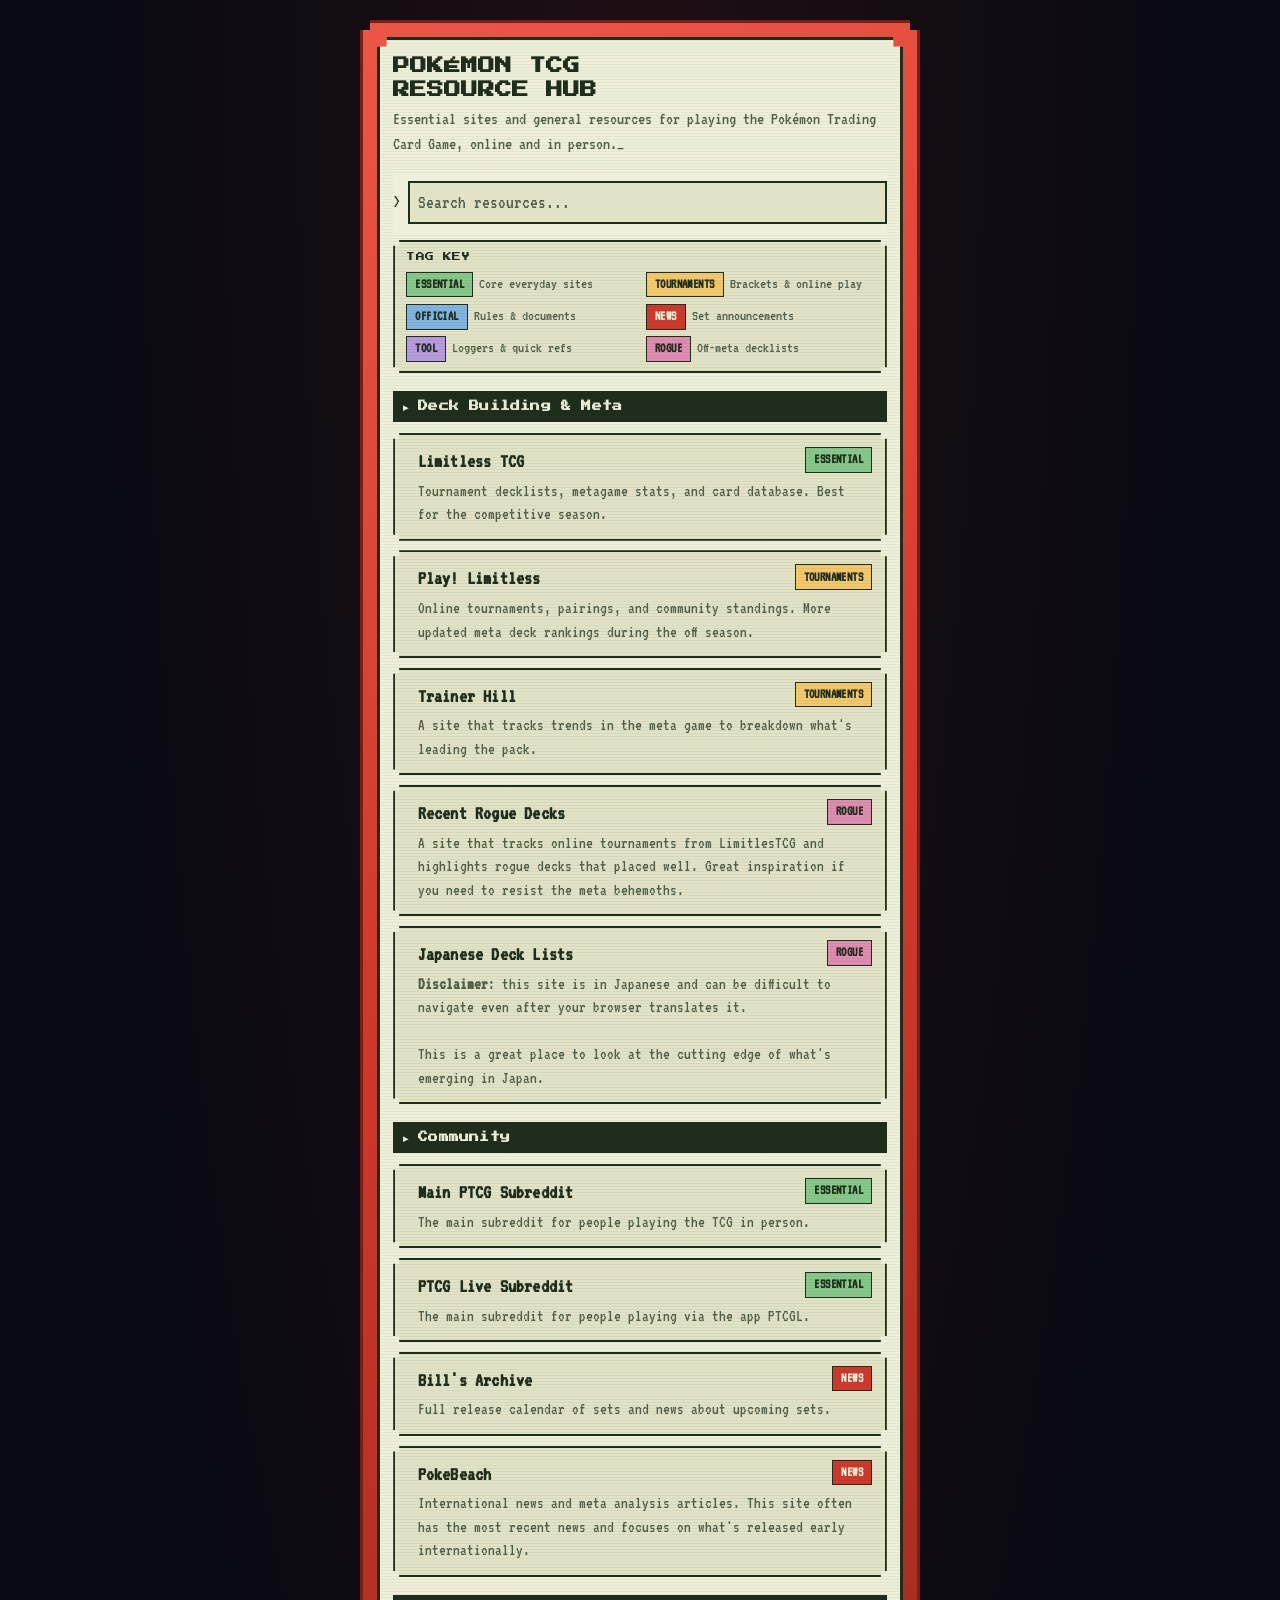
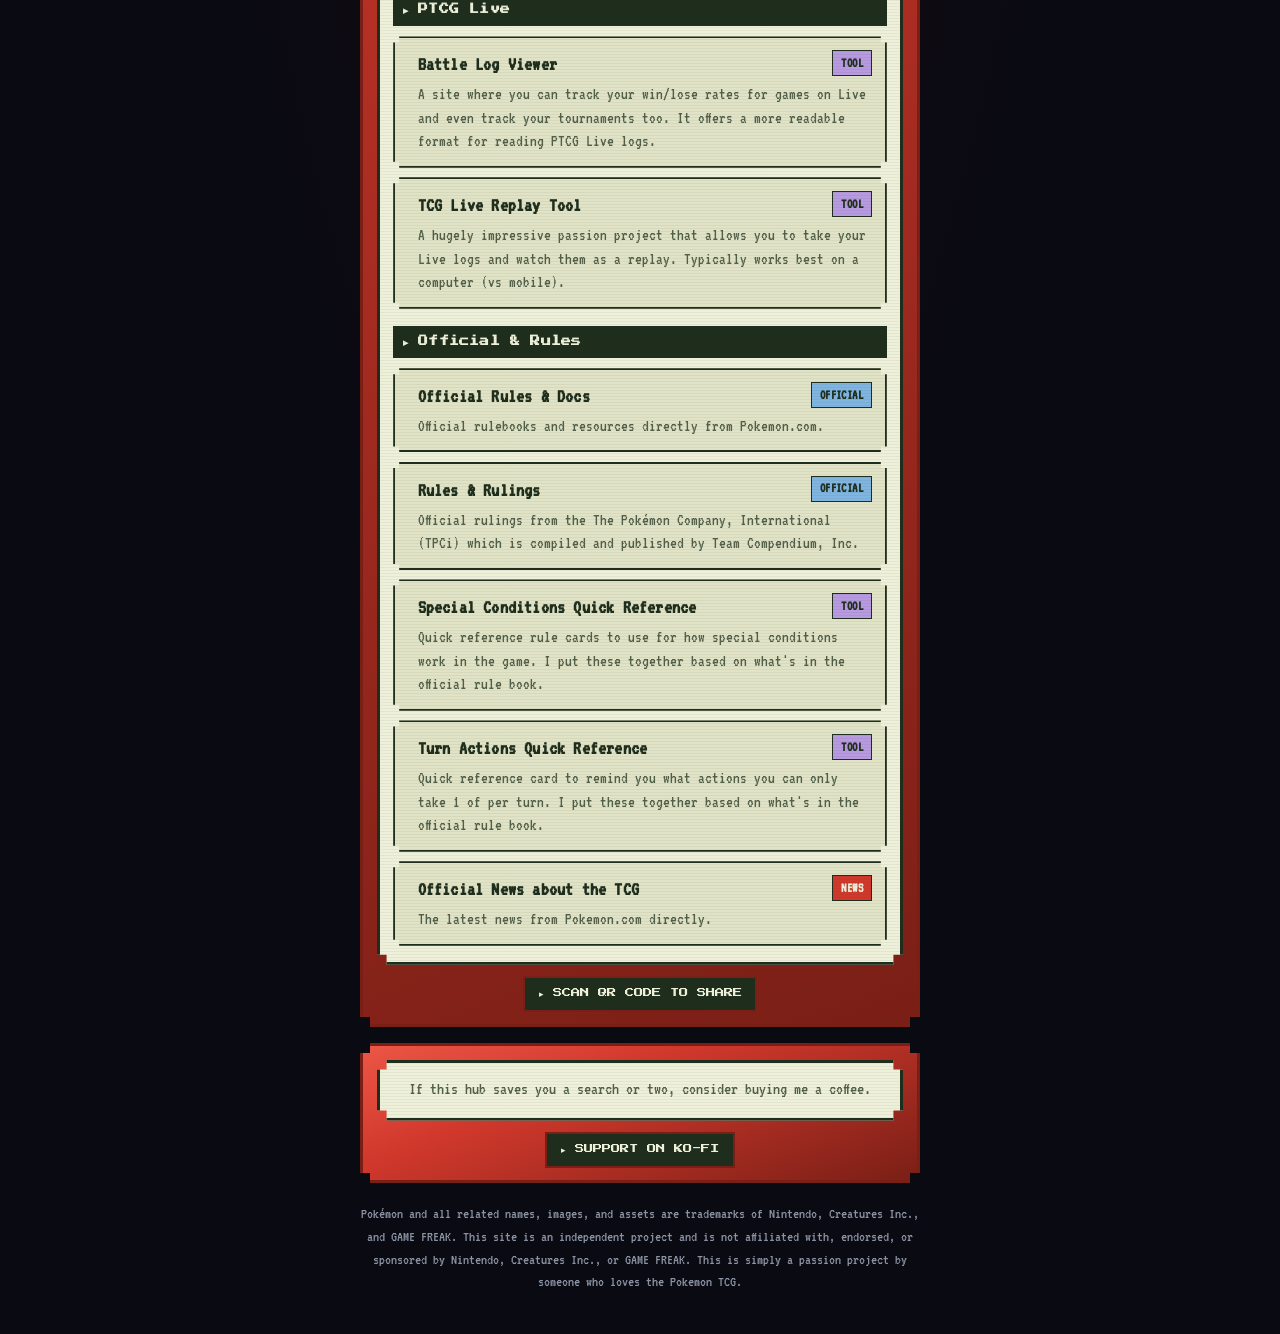
==== index.html @ aca7ea23 "Text edit Changed the language for the qr code button" ====
<!DOCTYPE html>
<html lang="en">
<head>
  <meta charset="UTF-8">
  <meta name="viewport" content="width=device-width, initial-scale=1.0">
  <title>Pokémon TCG Resource Hub</title>

  <link rel="preconnect" href="https://fonts.googleapis.com">
  <link rel="preconnect" href="https://fonts.gstatic.com" crossorigin>
  <link href="https://fonts.googleapis.com/css2?family=Press+Start+2P&family=VT323&display=swap" rel="stylesheet">
  <link rel="stylesheet" href="./style.css">
</head>
<body>

  <div class="container">
    <div class="dex-shell pixel-lg">

      <div class="screen pixel-lg">
        <div class="scanlines"></div>
        <div class="screen-content">

          <header>
            <h1>POKÉMON TCG<br>RESOURCE HUB</h1>
            <p>Essential sites and general resources for playing the Pokémon Trading Card Game, online and in person.<span class="cursor">_</span></p>
          </header>

          <div class="search-box">
            <span class="search-prompt">&gt;</span>
            <div class="search-wrap">
              <input type="text" id="searchInput" placeholder="Search resources...">
              <button id="clearBtn" class="clear-btn" aria-label="Clear search">✕</button>
            </div>
          </div>

          <!-- TAG LEGEND -->
          <div class="tag-legend pixel-sm">
            <div class="tag-legend-title">TAG KEY</div>
            <div id="tagLegendGrid" class="tag-legend-grid"></div>
          </div>

          <main id="linksContainer"></main>

        </div>
      </div>

      <div class="dex-bottombar">
        <a href="#" id="open-qr" class="share-link">▸ SCAN QR CODE TO SHARE</a>
      </div>
    </div>

    <div class="dex-shell pixel-lg support-shell">
      <div class="screen pixel-lg">
        <div class="scanlines"></div>
        <div class="screen-content">
          <p class="support-copy">If this hub saves you a search or two, consider buying me a coffee.</p>
        </div>
      </div>

      <div class="dex-bottombar">
        <a href="https://ko-fi.com/timdavidharris" target="_blank" rel="noopener noreferrer" class="share-link">▸ SUPPORT ON KO-FI</a>
      </div>
    </div>

    <footer class="legal">
      <p>Pokémon and all related names, images, and assets are trademarks of Nintendo, Creatures Inc., and GAME FREAK. This site is an independent project and is not affiliated with, endorsed, or sponsored by Nintendo, Creatures Inc., or GAME FREAK. This is simply a passion project by someone who loves the Pokemon TCG.</p>
    </footer>
  </div>

  <!-- QR CODE MODAL -->
  <div id="qr-modal">
    <div class="qr-panel pixel-sm">
      <h3>SCAN TO OPEN</h3>
      <p>Point a phone camera at the screen to share this resource hub.</p>
      <div class="qr-image-frame">
        <img id="qr-image" src="" alt="QR Code" style="width: 180px; height: 180px; display: block;" />
      </div>
      <button id="close-qr" class="qr-close-btn">Close</button>
    </div>
  </div>

  <script src="./script.js"></script>
</body>
</html>
---- style.css ----
/* =========================================================
   POKÉMON TCG RESOURCE HUB — Shared Styles
   Trainer's Terminal theme, used by index.html,
   turn-actions.html, and special-condition-rules.html.
   ========================================================= */

:root {
  /* TRAINER'S TERMINAL — Pokédex hardware + LCD screen palette */
  --bg: #0a0a12;

  --shell: #d1382c;        /* Pokédex red exterior */
  --shell-dark: #7a1f16;   /* shell shading / borders */
  --shell-light: #ec5646;  /* shell highlight */

  --screen: #eef0da;       /* LCD screen background (cream) */
  --screen-dim: #e1e3c6;   /* card fill on screen, slightly deeper */
  --screen-line: #c9cca9;  /* hairlines on screen */

  --ink: #1f2e1c;          /* primary "LCD ink" text */
  --ink-soft: #52604a;     /* muted LCD text */

  --light-blue: #4a90d9;
  --light-amber: #e8b23f;
  --light-green: #3fae58;

  --badge-essential: #86c88a;
  --badge-tournaments: #f3c969;
  --badge-market: #e8a15c;
  --badge-official: #7fb5e0;
  --badge-news: var(--shell);
  --badge-tool: #b79ae0;
  --badge-rogue: #e08bb0;
}

* { box-sizing: border-box; margin: 0; padding: 0; }

html { -webkit-tap-highlight-color: transparent; }

body {
  font-family: 'VT323', ui-monospace, monospace;
  background-color: var(--bg);
  background-image: radial-gradient(ellipse at top, rgba(209,56,44,0.10), transparent 60%);
  color: var(--ink);
  line-height: 1.4;
  padding: 1.25rem 0.75rem 2.5rem;
}

.press {
  font-family: 'Press Start 2P', ui-monospace, monospace;
}

.container {
  max-width: 560px;
  margin: 0 auto;
}

/* ---------- PIXEL CORNER UTILITY ---------- */
.pixel-lg {
  clip-path: polygon(
    0 10px, 10px 10px, 10px 0,
    calc(100% - 10px) 0, calc(100% - 10px) 10px, 100% 10px,
    100% calc(100% - 10px), calc(100% - 10px) calc(100% - 10px), calc(100% - 10px) 100%,
    10px 100%, 10px calc(100% - 10px), 0 calc(100% - 10px)
  );
}
.pixel-sm {
  clip-path: polygon(
    0 6px, 6px 6px, 6px 0,
    calc(100% - 6px) 0, calc(100% - 6px) 6px, 100% 6px,
    100% calc(100% - 6px), calc(100% - 6px) calc(100% - 6px), calc(100% - 6px) 100%,
    6px 100%, 6px calc(100% - 6px), 0 calc(100% - 6px)
  );
}

/* ---------- DEX SHELL ---------- */
.dex-shell {
  background: var(--shell);
  background-image: linear-gradient(160deg, var(--shell-light) 0%, var(--shell) 35%, var(--shell-dark) 100%);
  border: 3px solid var(--shell-dark);
  padding: 0.85rem 0.85rem 0.6rem;
  filter: drop-shadow(0 14px 0 rgba(0,0,0,0.35));
}

.dex-topbar {
  display: flex;
  align-items: center;
  gap: 0.6rem;
  padding: 0.15rem 0.35rem 0.75rem;
}

.light {
  width: 11px;
  height: 11px;
  border-radius: 50%;
  box-shadow: inset 0 -2px 0 rgba(0,0,0,0.25), 0 0 6px currentColor;
}
.light-blue  { background: var(--light-blue);  color: var(--light-blue); }
.light-amber { background: var(--light-amber); color: var(--light-amber); }
.light-green { background: var(--light-green); color: var(--light-green); }

.dex-brand {
  font-family: 'Press Start 2P', ui-monospace, monospace;
  font-size: 0.65rem;
  color: var(--screen);
  letter-spacing: 0.02em;
  text-shadow: 2px 2px 0 rgba(0,0,0,0.3);
}

/* ---------- SCREEN ---------- */
.screen {
  background: var(--screen);
  border: 3px solid var(--ink);
  position: relative;
  overflow: hidden;
}

.scanlines {
  position: absolute;
  inset: 0;
  pointer-events: none;
  background-image: repeating-linear-gradient(
    to bottom,
    rgba(31,46,28,0.06) 0px,
    rgba(31,46,28,0.06) 1px,
    transparent 1px,
    transparent 3px
  );
  animation: flicker 6s infinite steps(1);
  z-index: 5;
}

@keyframes flicker {
  0%, 96%, 100% { opacity: 1; }
  97% { opacity: 0.94; }
  98% { opacity: 1; }
}

@media (prefers-reduced-motion: reduce) {
  .scanlines { animation: none; }
  .cursor { animation: none; }
}

.screen-content {
  padding: 0.9rem 0.85rem 1rem;
  position: relative;
}

.back-link {
  display: inline-block;
  font-family: 'Press Start 2P', ui-monospace, monospace;
  font-size: 0.55rem;
  color: var(--ink);
  text-decoration: none;
  background: var(--screen-dim);
  border: 2px solid var(--ink);
  padding: 0.4rem 0.6rem;
  margin-bottom: 0.8rem;
}
.back-link:active { background: var(--ink); color: var(--screen); }

header h1 {
  font-family: 'Press Start 2P', ui-monospace, monospace;
  font-size: 1.05rem;
  line-height: 1.4;
  color: var(--ink);
  margin-bottom: 0.4rem;
}

header p {
  color: var(--ink-soft);
  font-size: 1.1rem;
  margin-bottom: 1rem;
}

.cursor {
  display: inline-block;
  animation: blink 1s steps(1) infinite;
}
@keyframes blink { 50% { opacity: 0; } }

/* =========================================================
   INDEX PAGE — search, tag legend, resource cards, QR modal
   ========================================================= */

/* ---------- SEARCH ---------- */
.search-box {
  position: sticky;
  top: 0;
  background: var(--screen);
  padding: 0.5rem 0 0.6rem;
  margin-bottom: 0.35rem;
  z-index: 10;
  display: flex;
  align-items: center;
  gap: 0.4rem;
}

.search-prompt {
  font-size: 1.2rem;
  color: var(--ink);
  flex-shrink: 0;
}

.search-box input {
  width: 100%;
  padding: 0.65rem 2.2rem 0.65rem 0.5rem;
  border: 2px solid var(--ink);
  background-color: var(--screen-dim);
  color: var(--ink);
  font-family: 'VT323', monospace;
  font-size: 1.2rem;
  outline: none;
}

.search-box input::placeholder { color: var(--ink-soft); }
.search-box input:focus { background-color: #fff; }

.search-wrap { position: relative; flex: 1; }

.clear-btn {
  display: none;
  position: absolute;
  right: 6px;
  top: 50%;
  transform: translateY(-50%);
  background: var(--shell);
  color: var(--screen);
  border: 2px solid var(--ink);
  width: 28px;
  height: 28px;
  font-size: 0.9rem;
  font-weight: 700;
  cursor: pointer;
  line-height: 1;
}

/* ---------- TAG LEGEND ---------- */
.tag-legend {
  background-color: var(--screen-dim);
  border: 2px solid var(--ink);
  padding: 0.6rem 0.7rem;
  margin-bottom: 1rem;
}

.tag-legend-title {
  font-family: 'Press Start 2P', ui-monospace, monospace;
  font-size: 0.55rem;
  color: var(--ink);
  margin-bottom: 0.5rem;
  letter-spacing: 0.02em;
}

.tag-legend-grid {
  display: grid;
  grid-template-columns: repeat(auto-fill, minmax(160px, 1fr));
  gap: 0.4rem 0.75rem;
}

.legend-item {
  display: flex;
  align-items: center;
  gap: 0.4rem;
  cursor: pointer;
}

.legend-item:hover .legend-desc {
  color: var(--ink);
}

.legend-desc {
  font-size: 0.95rem;
  color: var(--ink-soft);
  line-height: 1.1;
  transition: color 0.1s;
}

/* ---------- CATEGORY HEADERS (menu-select bar) ---------- */
.category-title {
  font-family: 'Press Start 2P', ui-monospace, monospace;
  font-size: 0.62rem;
  background: var(--ink);
  color: var(--screen);
  padding: 0.55rem 0.6rem;
  margin: 1.1rem 0 0.65rem;
  letter-spacing: 0.02em;
}
.category-title::before { content: "▸ "; }

.link-list {
  display: flex;
  flex-direction: column;
  gap: 0.6rem;
}

/* ---------- RESOURCE CARDS ---------- */
.card {
  display: block;
  position: relative;
  background-color: var(--screen-dim);
  padding: 0.75rem 0.8rem 0.75rem 1.4rem;
  text-decoration: none;
  color: inherit;
  border: 2px solid var(--ink);
  transition: background-color 0.1s, color 0.1s;
}

.card::before {
  content: "▸";
  position: absolute;
  left: 0.4rem;
  top: 0.78rem;
  opacity: 0;
  transition: opacity 0.1s;
}

.card:active {
  background-color: var(--ink);
  color: var(--screen);
}

@media (hover: hover) {
  .card:hover {
    background-color: var(--ink);
    color: var(--screen);
  }
  .card:hover::before { opacity: 1; }
  .card:hover .card-desc { color: var(--screen-line); }
}

/* Scoped to .card so these never collide with the rule-card
   headers/titles on the special-condition-rules page. */
.card .card-header {
  display: flex;
  justify-content: space-between;
  align-items: flex-start;
  gap: 0.5rem;
  margin-bottom: 0.3rem;
}

.card .card-title {
  font-family: 'VT323', monospace;
  font-weight: 700;
  font-size: 1.25rem;
  letter-spacing: 0.01em;
}

.badge {
  font-family: 'VT323', monospace;
  font-weight: 700;
  font-size: 0.85rem;
  color: var(--ink);
  padding: 0.15rem 0.5rem;
  border: 1.5px solid var(--ink);
  text-transform: uppercase;
  letter-spacing: 0.03em;
  white-space: nowrap;
  cursor: pointer;
  flex-shrink: 0;
}

.card-desc {
  color: var(--ink-soft);
  font-size: 1.05rem;
}

/* ---------- BOTTOM BAR ---------- */
.dex-bottombar {
  display: flex;
  justify-content: center;
  padding: 0.7rem 0.35rem 0.15rem;
}

.share-link {
  display: inline-flex;
  align-items: center;
  gap: 0.4rem;
  background: var(--ink);
  color: var(--screen);
  text-decoration: none;
  font-family: 'Press Start 2P', ui-monospace, monospace;
  font-size: 0.58rem;
  padding: 0.6rem 0.85rem;
  border: 2px solid var(--shell-dark);
}
.share-link:active { background: var(--shell-dark); }

/* ---------- SUPPORT (KO-FI) SHELL ---------- */
.support-shell {
  margin-top: 1rem;
}

.support-copy {
  color: var(--ink-soft);
  font-size: 1.1rem;
  text-align: center;
}

footer.legal {
  text-align: center;
  margin-top: 1.25rem;
  color: var(--ink-soft);
  filter: none;
}
footer.legal p {
  color: #8b93a3;
  font-size: 0.95rem;
  max-width: 560px;
  margin: 0 auto;
  line-height: 1.5;
}

/* ---------- QR MODAL ---------- */
#qr-modal {
  display: none;
  position: fixed;
  inset: 0;
  background: rgba(10, 10, 18, 0.88);
  align-items: center;
  justify-content: center;
  z-index: 1000;
  padding: 1rem;
}

.qr-panel {
  background: var(--screen);
  border: 3px solid var(--ink);
  padding: 1.25rem;
  text-align: center;
  max-width: 300px;
  width: 100%;
}

.qr-panel h3 {
  font-family: 'Press Start 2P', ui-monospace, monospace;
  font-size: 0.7rem;
  color: var(--ink);
  margin-bottom: 0.75rem;
  line-height: 1.5;
}

.qr-panel p {
  color: var(--ink-soft);
  font-size: 1.05rem;
  margin-bottom: 1rem;
}

.qr-image-frame {
  background: #ffffff;
  padding: 10px;
  border: 2px solid var(--ink);
  display: inline-block;
  margin-bottom: 1rem;
}

.qr-close-btn {
  width: 100%;
  background: var(--shell);
  color: var(--screen);
  border: 2px solid var(--ink);
  padding: 0.65rem;
  font-family: 'VT323', monospace;
  font-weight: 700;
  font-size: 1.15rem;
  letter-spacing: 0.05em;
  cursor: pointer;
  text-transform: uppercase;
}
.qr-close-btn:active { background: var(--shell-dark); }

/* =========================================================
   TURN ACTIONS PAGE — checklist rows
   ========================================================= */

.action-list {
  display: flex;
  flex-direction: column;
  gap: 0.65rem;
}

.action-row {
  background-color: var(--screen-dim);
  border: 2px solid var(--ink);
  padding: 0.65rem 0.75rem;
  display: flex;
  align-items: center;
  gap: 0.75rem;
}

.action-slot {
  width: 42px;
  height: 42px;
  border: 2px dashed var(--ink);
  background-color: var(--screen);
  display: flex;
  align-items: center;
  justify-content: center;
  flex-shrink: 0;
  font-family: 'Press Start 2P', monospace;
  font-size: 0.9rem;
  color: var(--ink);
  opacity: 0.8;
}

.action-details {
  display: flex;
  flex-direction: column;
}

.action-title {
  font-family: 'Press Start 2P', ui-monospace, monospace;
  font-size: 0.7rem;
  color: var(--ink);
  margin-bottom: 0.25rem;
}

.action-desc {
  color: var(--ink-soft);
  font-size: 1.05rem;
  line-height: 1.2;
}

/* Page-level footer bar (renamed from the old .card-footer,
   which collided with special-condition-rules.html's
   per-card footer). Used once at the bottom of the page. */
.page-footer {
  margin-top: 1rem;
  padding-top: 0.4rem;
  border-top: 1px solid var(--screen-line);
  display: flex;
  justify-content: space-between;
  font-size: 0.85rem;
  color: var(--ink-soft);
  text-transform: uppercase;
}

/* =========================================================
   SPECIAL CONDITIONS PAGE — rule cards
   ========================================================= */

.card-list {
  display: flex;
  flex-direction: column;
  gap: 0.85rem;
}

.rule-card {
  background-color: var(--screen-dim);
  border: 2px solid var(--ink);
  padding: 0.8rem;
}

/* Renamed from .card-header to avoid colliding with the
   resource-card header on index.html. */
.rule-header {
  display: flex;
  justify-content: space-between;
  align-items: center;
  border-bottom: 2px dashed var(--ink-soft);
  padding-bottom: 0.4rem;
  margin-bottom: 0.6rem;
}

.card-title-wrap {
  display: flex;
  align-items: center;
  gap: 0.4rem;
}

.card-icon {
  font-size: 1.2rem;
  line-height: 1;
}

/* Renamed from .card-title to avoid colliding with the
   resource-card title on index.html. */
.rule-title {
  font-family: 'Press Start 2P', ui-monospace, monospace;
  font-size: 0.75rem;
  color: var(--ink);
}

.card-badge {
  font-family: 'VT323', monospace;
  font-weight: 700;
  font-size: 0.85rem;
  background: var(--ink);
  color: var(--screen);
  padding: 0.1rem 0.4rem;
  text-transform: uppercase;
  letter-spacing: 0.03em;
}

.card-text {
  color: var(--ink);
  font-size: 1.1rem;
  line-height: 1.35;
}

/* Renamed from .card-footer to avoid colliding with the
   turn-actions page-level footer bar. */
.rule-footer {
  margin-top: 0.6rem;
  padding-top: 0.3rem;
  border-top: 1px solid var(--screen-line);
  display: flex;
  justify-content: space-between;
  font-size: 0.85rem;
  color: var(--ink-soft);
  text-transform: uppercase;
}
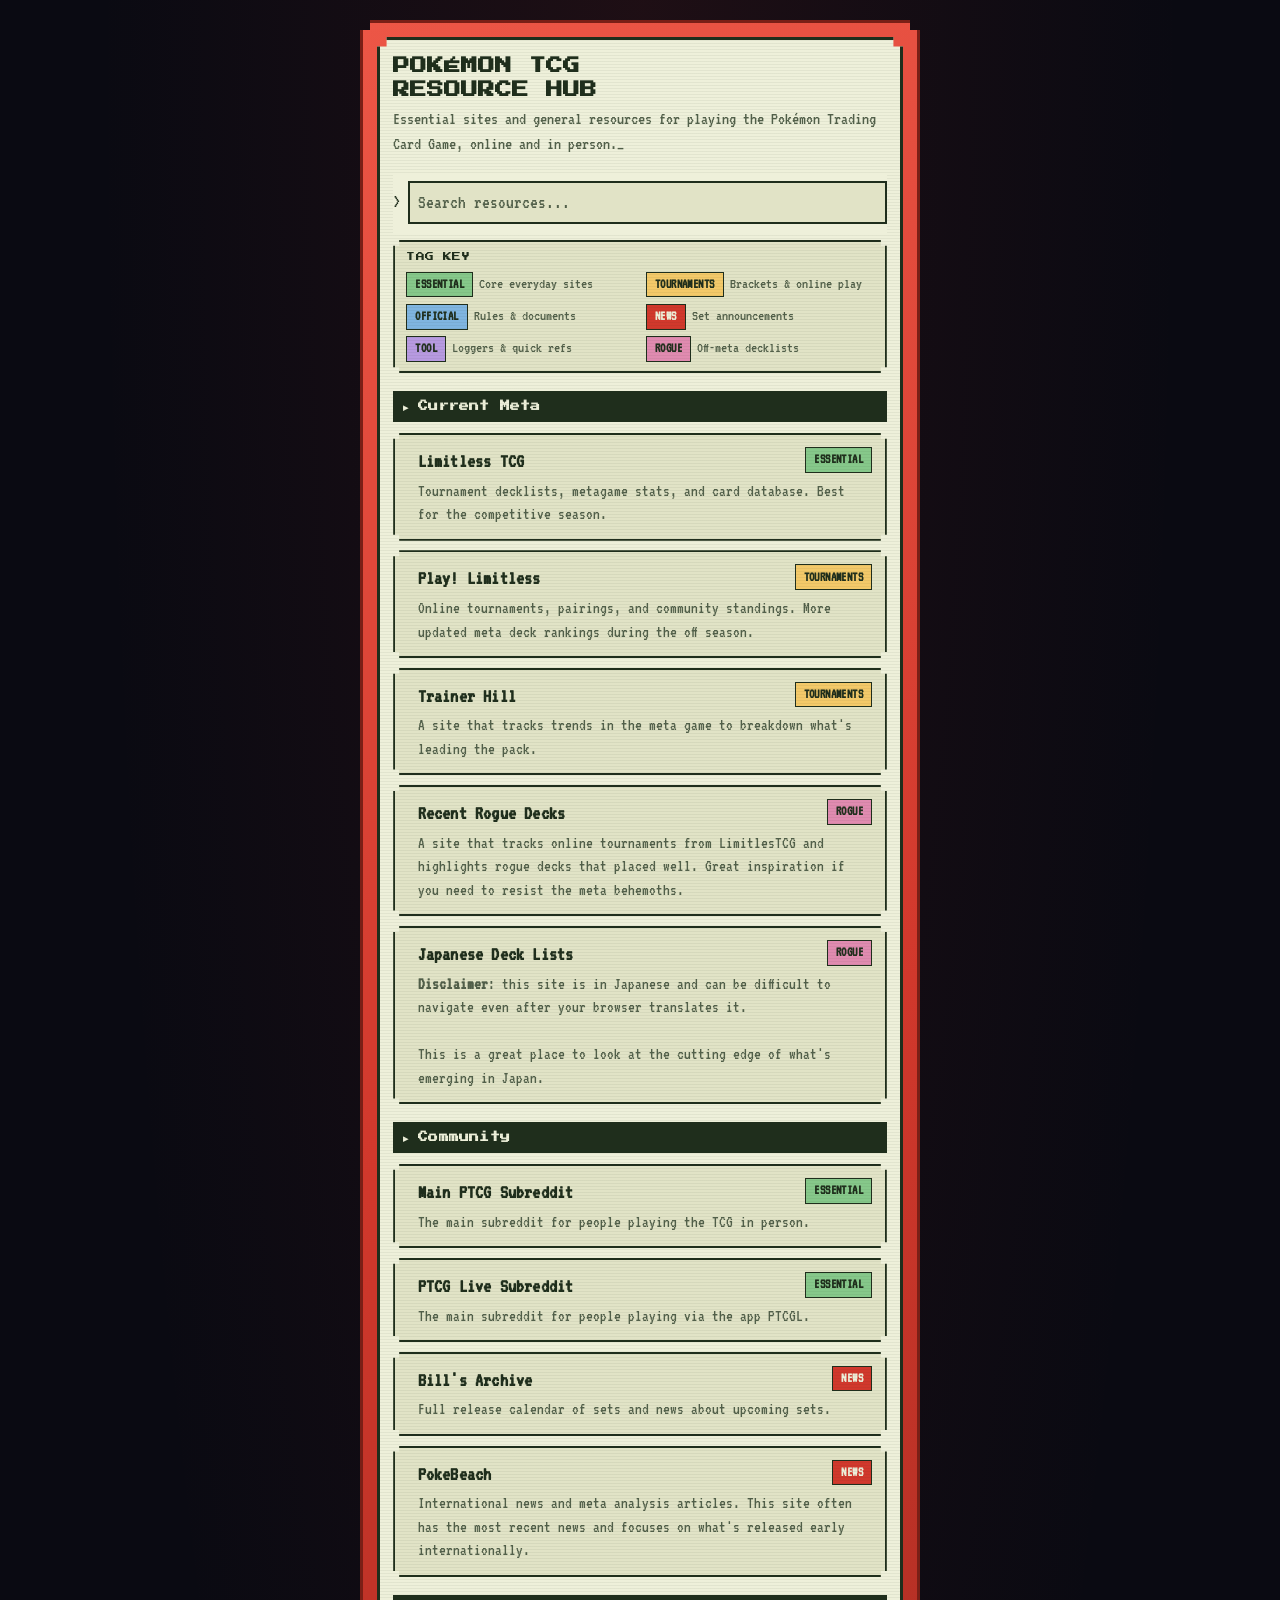
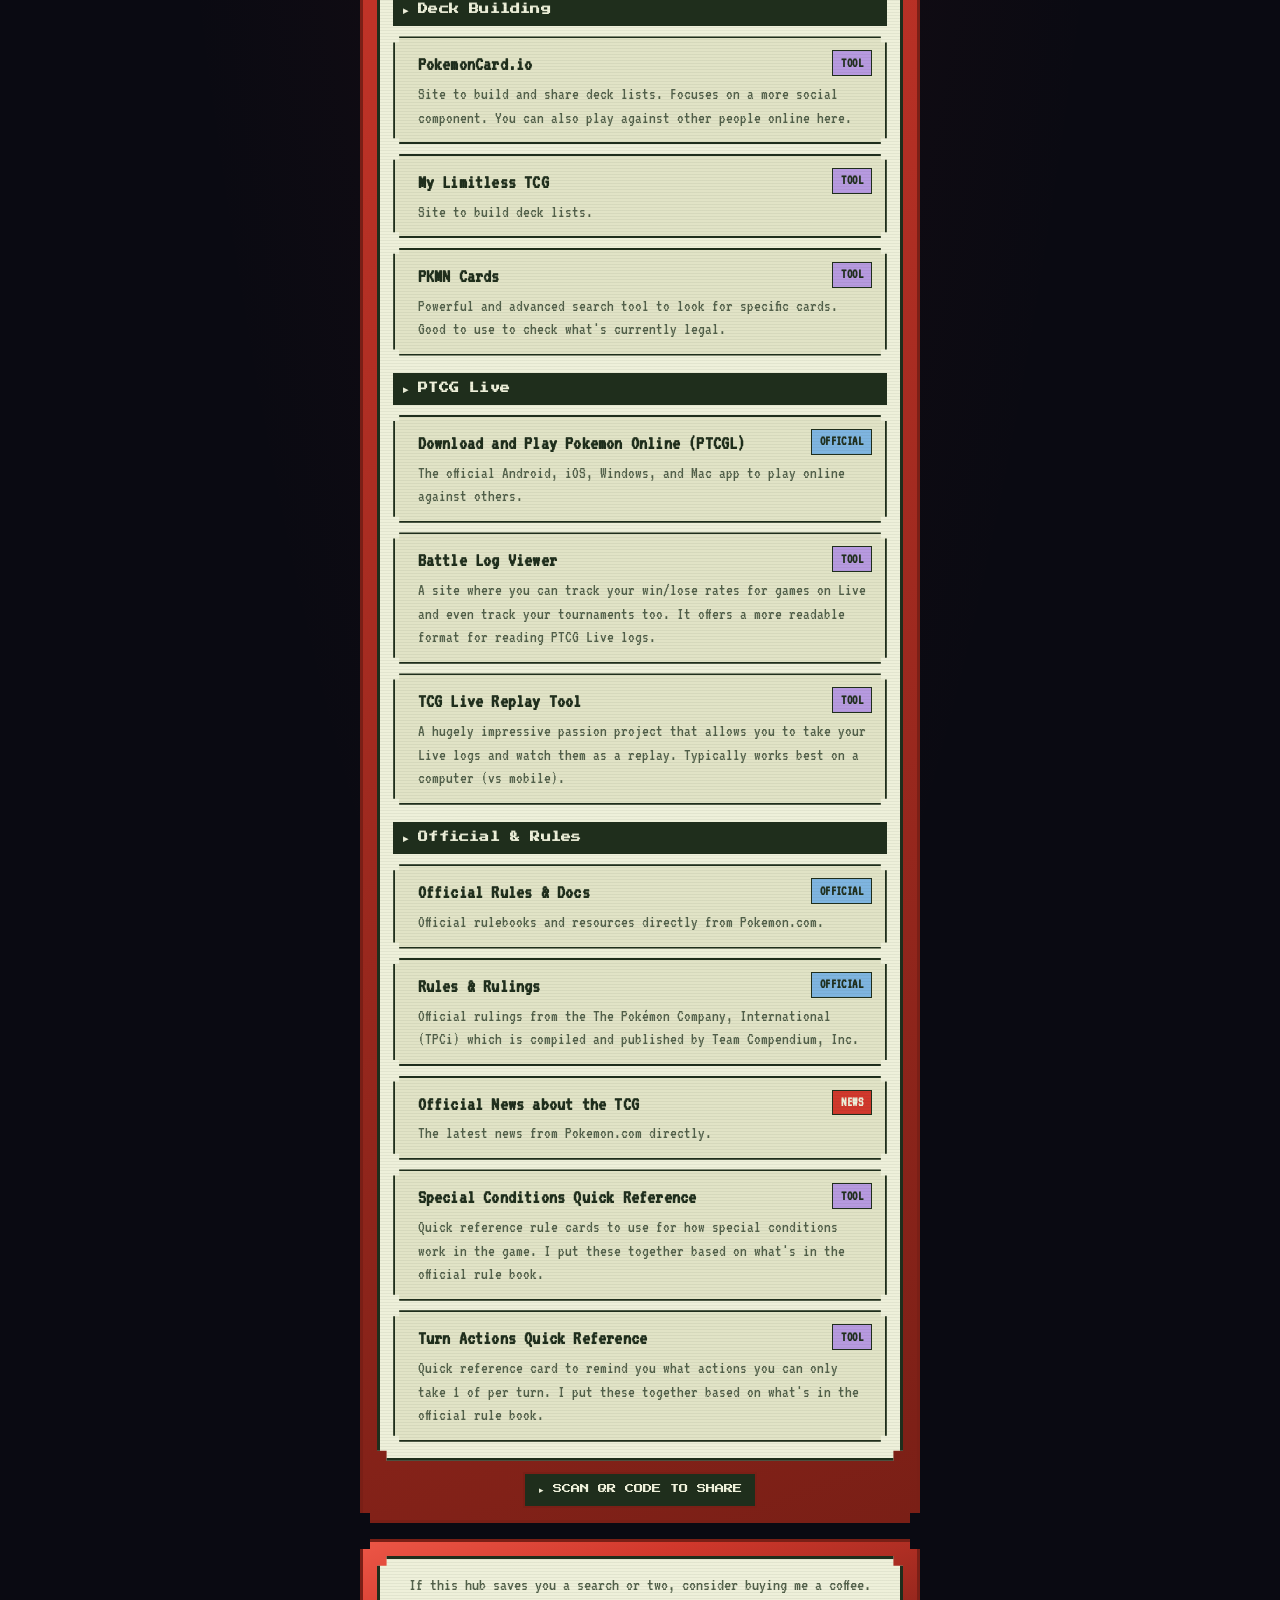
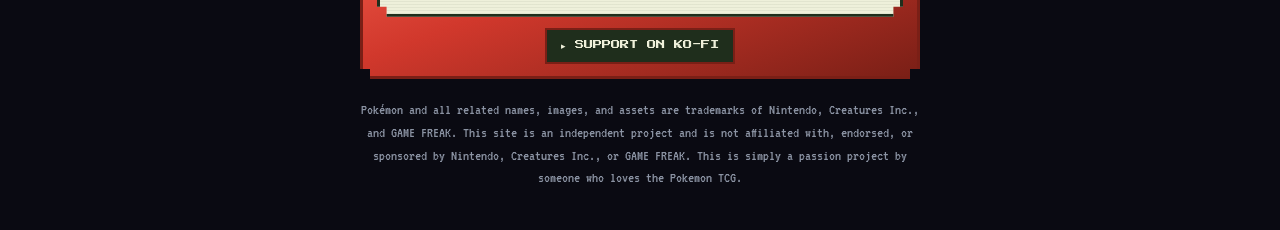
==== commit 6eef7ae7: "New file structure Created a more traditional file structure for this site to update to better pract" ====
--- a/index.html
+++ b/index.html
@@ -8,7 +8,7 @@
   <link rel="preconnect" href="https://fonts.googleapis.com">
   <link rel="preconnect" href="https://fonts.gstatic.com" crossorigin>
   <link href="https://fonts.googleapis.com/css2?family=Press+Start+2P&family=VT323&display=swap" rel="stylesheet">
-  <link rel="stylesheet" href="./style.css">
+  <link rel="stylesheet" href="./css/style.css">
 </head>
 <body>
 
@@ -78,6 +78,6 @@
     </div>
   </div>
 
-  <script src="./script.js"></script>
+  <script src="./js/script.js"></script>
 </body>
 </html>
--- a/css/style.css
+++ b/css/style.css
@@ -0,0 +1,628 @@
+/* =========================================================
+   POKÉMON TCG RESOURCE HUB — Shared Styles
+   Trainer's Terminal theme, used by index.html,
+   turn-actions.html, and special-condition-rules.html.
+   ========================================================= */
+
+:root {
+  /* TRAINER'S TERMINAL — Pokédex hardware + LCD screen palette */
+  --bg: #0a0a12;
+
+  --shell: #d1382c;        /* Pokédex red exterior */
+  --shell-dark: #7a1f16;   /* shell shading / borders */
+  --shell-light: #ec5646;  /* shell highlight */
+
+  --screen: #eef0da;       /* LCD screen background (cream) */
+  --screen-dim: #e1e3c6;   /* card fill on screen, slightly deeper */
+  --screen-line: #c9cca9;  /* hairlines on screen */
+
+  --ink: #1f2e1c;          /* primary "LCD ink" text */
+  --ink-soft: #52604a;     /* muted LCD text */
+
+  --light-blue: #4a90d9;
+  --light-amber: #e8b23f;
+  --light-green: #3fae58;
+
+  --badge-essential: #86c88a;
+  --badge-tournaments: #f3c969;
+  --badge-market: #e8a15c;
+  --badge-official: #7fb5e0;
+  --badge-news: var(--shell);
+  --badge-tool: #b79ae0;
+  --badge-rogue: #e08bb0;
+}
+
+* { box-sizing: border-box; margin: 0; padding: 0; }
+
+html { -webkit-tap-highlight-color: transparent; }
+
+body {
+  font-family: 'VT323', ui-monospace, monospace;
+  background-color: var(--bg);
+  background-image: radial-gradient(ellipse at top, rgba(209,56,44,0.10), transparent 60%);
+  color: var(--ink);
+  line-height: 1.4;
+  padding: 1.25rem 0.75rem 2.5rem;
+}
+
+.press {
+  font-family: 'Press Start 2P', ui-monospace, monospace;
+}
+
+.container {
+  max-width: 560px;
+  margin: 0 auto;
+}
+
+/* ---------- PIXEL CORNER UTILITY ---------- */
+.pixel-lg {
+  clip-path: polygon(
+    0 10px, 10px 10px, 10px 0,
+    calc(100% - 10px) 0, calc(100% - 10px) 10px, 100% 10px,
+    100% calc(100% - 10px), calc(100% - 10px) calc(100% - 10px), calc(100% - 10px) 100%,
+    10px 100%, 10px calc(100% - 10px), 0 calc(100% - 10px)
+  );
+}
+.pixel-sm {
+  clip-path: polygon(
+    0 6px, 6px 6px, 6px 0,
+    calc(100% - 6px) 0, calc(100% - 6px) 6px, 100% 6px,
+    100% calc(100% - 6px), calc(100% - 6px) calc(100% - 6px), calc(100% - 6px) 100%,
+    6px 100%, 6px calc(100% - 6px), 0 calc(100% - 6px)
+  );
+}
+
+/* ---------- DEX SHELL ---------- */
+.dex-shell {
+  background: var(--shell);
+  background-image: linear-gradient(160deg, var(--shell-light) 0%, var(--shell) 35%, var(--shell-dark) 100%);
+  border: 3px solid var(--shell-dark);
+  padding: 0.85rem 0.85rem 0.6rem;
+  filter: drop-shadow(0 14px 0 rgba(0,0,0,0.35));
+}
+
+.dex-topbar {
+  display: flex;
+  align-items: center;
+  gap: 0.6rem;
+  padding: 0.15rem 0.35rem 0.75rem;
+}
+
+.light {
+  width: 11px;
+  height: 11px;
+  border-radius: 50%;
+  box-shadow: inset 0 -2px 0 rgba(0,0,0,0.25), 0 0 6px currentColor;
+}
+.light-blue  { background: var(--light-blue);  color: var(--light-blue); }
+.light-amber { background: var(--light-amber); color: var(--light-amber); }
+.light-green { background: var(--light-green); color: var(--light-green); }
+
+.dex-brand {
+  font-family: 'Press Start 2P', ui-monospace, monospace;
+  font-size: 0.65rem;
+  color: var(--screen);
+  letter-spacing: 0.02em;
+  text-shadow: 2px 2px 0 rgba(0,0,0,0.3);
+}
+
+/* ---------- SCREEN ---------- */
+.screen {
+  background: var(--screen);
+  border: 3px solid var(--ink);
+  position: relative;
+  overflow: hidden;
+}
+
+.scanlines {
+  position: absolute;
+  inset: 0;
+  pointer-events: none;
+  background-image: repeating-linear-gradient(
+    to bottom,
+    rgba(31,46,28,0.06) 0px,
+    rgba(31,46,28,0.06) 1px,
+    transparent 1px,
+    transparent 3px
+  );
+  animation: flicker 6s infinite steps(1);
+  z-index: 5;
+}
+
+@keyframes flicker {
+  0%, 96%, 100% { opacity: 1; }
+  97% { opacity: 0.94; }
+  98% { opacity: 1; }
+}
+
+@media (prefers-reduced-motion: reduce) {
+  .scanlines { animation: none; }
+  .cursor { animation: none; }
+}
+
+.screen-content {
+  padding: 0.9rem 0.85rem 1rem;
+  position: relative;
+}
+
+.back-link {
+  display: inline-block;
+  font-family: 'Press Start 2P', ui-monospace, monospace;
+  font-size: 0.55rem;
+  color: var(--ink);
+  text-decoration: none;
+  background: var(--screen-dim);
+  border: 2px solid var(--ink);
+  padding: 0.4rem 0.6rem;
+  margin-bottom: 0.8rem;
+}
+.back-link:active { background: var(--ink); color: var(--screen); }
+
+header h1 {
+  font-family: 'Press Start 2P', ui-monospace, monospace;
+  font-size: 1.05rem;
+  line-height: 1.4;
+  color: var(--ink);
+  margin-bottom: 0.4rem;
+}
+
+header p {
+  color: var(--ink-soft);
+  font-size: 1.1rem;
+  margin-bottom: 1rem;
+}
+
+.cursor {
+  display: inline-block;
+  animation: blink 1s steps(1) infinite;
+}
+@keyframes blink { 50% { opacity: 0; } }
+
+/* =========================================================
+   INDEX PAGE — search, tag legend, resource cards, QR modal
+   ========================================================= */
+
+/* ---------- SEARCH ---------- */
+.search-box {
+  position: sticky;
+  top: 0;
+  background: var(--screen);
+  padding: 0.5rem 0 0.6rem;
+  margin-bottom: 0.35rem;
+  z-index: 10;
+  display: flex;
+  align-items: center;
+  gap: 0.4rem;
+}
+
+.search-prompt {
+  font-size: 1.2rem;
+  color: var(--ink);
+  flex-shrink: 0;
+}
+
+.search-box input {
+  width: 100%;
+  padding: 0.65rem 2.2rem 0.65rem 0.5rem;
+  border: 2px solid var(--ink);
+  background-color: var(--screen-dim);
+  color: var(--ink);
+  font-family: 'VT323', monospace;
+  font-size: 1.2rem;
+  outline: none;
+}
+
+.search-box input::placeholder { color: var(--ink-soft); }
+.search-box input:focus { background-color: #fff; }
+
+.search-wrap { position: relative; flex: 1; }
+
+.clear-btn {
+  display: none;
+  position: absolute;
+  right: 6px;
+  top: 50%;
+  transform: translateY(-50%);
+  background: var(--shell);
+  color: var(--screen);
+  border: 2px solid var(--ink);
+  width: 28px;
+  height: 28px;
+  font-size: 0.9rem;
+  font-weight: 700;
+  cursor: pointer;
+  line-height: 1;
+}
+
+/* ---------- TAG LEGEND ---------- */
+.tag-legend {
+  background-color: var(--screen-dim);
+  border: 2px solid var(--ink);
+  padding: 0.6rem 0.7rem;
+  margin-bottom: 1rem;
+}
+
+.tag-legend-title {
+  font-family: 'Press Start 2P', ui-monospace, monospace;
+  font-size: 0.55rem;
+  color: var(--ink);
+  margin-bottom: 0.5rem;
+  letter-spacing: 0.02em;
+}
+
+.tag-legend-grid {
+  display: grid;
+  grid-template-columns: repeat(auto-fill, minmax(160px, 1fr));
+  gap: 0.4rem 0.75rem;
+}
+
+.legend-item {
+  display: flex;
+  align-items: center;
+  gap: 0.4rem;
+  cursor: pointer;
+}
+
+.legend-item:hover .legend-desc {
+  color: var(--ink);
+}
+
+.legend-desc {
+  font-size: 0.95rem;
+  color: var(--ink-soft);
+  line-height: 1.1;
+  transition: color 0.1s;
+}
+
+/* ---------- CATEGORY HEADERS (menu-select bar) ---------- */
+.category-title {
+  font-family: 'Press Start 2P', ui-monospace, monospace;
+  font-size: 0.62rem;
+  background: var(--ink);
+  color: var(--screen);
+  padding: 0.55rem 0.6rem;
+  margin: 1.1rem 0 0.65rem;
+  letter-spacing: 0.02em;
+}
+.category-title::before { content: "▸ "; }
+
+.link-list {
+  display: flex;
+  flex-direction: column;
+  gap: 0.6rem;
+}
+
+/* ---------- RESOURCE CARDS ---------- */
+.card {
+  display: block;
+  position: relative;
+  background-color: var(--screen-dim);
+  padding: 0.75rem 0.8rem 0.75rem 1.4rem;
+  text-decoration: none;
+  color: inherit;
+  border: 2px solid var(--ink);
+  transition: background-color 0.1s, color 0.1s;
+}
+
+.card::before {
+  content: "▸";
+  position: absolute;
+  left: 0.4rem;
+  top: 0.78rem;
+  opacity: 0;
+  transition: opacity 0.1s;
+}
+
+.card:active {
+  background-color: var(--ink);
+  color: var(--screen);
+}
+
+@media (hover: hover) {
+  .card:hover {
+    background-color: var(--ink);
+    color: var(--screen);
+  }
+  .card:hover::before { opacity: 1; }
+  .card:hover .card-desc { color: var(--screen-line); }
+}
+
+/* Scoped to .card so these never collide with the rule-card
+   headers/titles on the special-condition-rules page. */
+.card .card-header {
+  display: flex;
+  justify-content: space-between;
+  align-items: flex-start;
+  gap: 0.5rem;
+  margin-bottom: 0.3rem;
+}
+
+.card .card-title {
+  font-family: 'VT323', monospace;
+  font-weight: 700;
+  font-size: 1.25rem;
+  letter-spacing: 0.01em;
+}
+
+.badge {
+  font-family: 'VT323', monospace;
+  font-weight: 700;
+  font-size: 0.85rem;
+  color: var(--ink);
+  padding: 0.15rem 0.5rem;
+  border: 1.5px solid var(--ink);
+  text-transform: uppercase;
+  letter-spacing: 0.03em;
+  white-space: nowrap;
+  cursor: pointer;
+  flex-shrink: 0;
+}
+
+.card-desc {
+  color: var(--ink-soft);
+  font-size: 1.05rem;
+}
+
+/* ---------- BOTTOM BAR ---------- */
+.dex-bottombar {
+  display: flex;
+  justify-content: center;
+  padding: 0.7rem 0.35rem 0.15rem;
+}
+
+.share-link {
+  display: inline-flex;
+  align-items: center;
+  gap: 0.4rem;
+  background: var(--ink);
+  color: var(--screen);
+  text-decoration: none;
+  font-family: 'Press Start 2P', ui-monospace, monospace;
+  font-size: 0.58rem;
+  padding: 0.6rem 0.85rem;
+  border: 2px solid var(--shell-dark);
+}
+.share-link:active { background: var(--shell-dark); }
+
+/* ---------- SUPPORT (KO-FI) SHELL ---------- */
+.support-shell {
+  margin-top: 1rem;
+}
+
+.support-copy {
+  color: var(--ink-soft);
+  font-size: 1.1rem;
+  text-align: center;
+}
+
+footer.legal {
+  text-align: center;
+  margin-top: 1.25rem;
+  color: var(--ink-soft);
+  filter: none;
+}
+footer.legal p {
+  color: #8b93a3;
+  font-size: 0.95rem;
+  max-width: 560px;
+  margin: 0 auto;
+  line-height: 1.5;
+}
+
+/* ---------- QR MODAL ---------- */
+#qr-modal {
+  display: none;
+  position: fixed;
+  inset: 0;
+  background: rgba(10, 10, 18, 0.88);
+  align-items: center;
+  justify-content: center;
+  z-index: 1000;
+  padding: 1rem;
+}
+
+.qr-panel {
+  background: var(--screen);
+  border: 3px solid var(--ink);
+  padding: 1.25rem;
+  text-align: center;
+  max-width: 300px;
+  width: 100%;
+}
+
+.qr-panel h3 {
+  font-family: 'Press Start 2P', ui-monospace, monospace;
+  font-size: 0.7rem;
+  color: var(--ink);
+  margin-bottom: 0.75rem;
+  line-height: 1.5;
+}
+
+.qr-panel p {
+  color: var(--ink-soft);
+  font-size: 1.05rem;
+  margin-bottom: 1rem;
+}
+
+.qr-image-frame {
+  background: #ffffff;
+  padding: 10px;
+  border: 2px solid var(--ink);
+  display: inline-block;
+  margin-bottom: 1rem;
+}
+
+.qr-close-btn {
+  width: 100%;
+  background: var(--shell);
+  color: var(--screen);
+  border: 2px solid var(--ink);
+  padding: 0.65rem;
+  font-family: 'VT323', monospace;
+  font-weight: 700;
+  font-size: 1.15rem;
+  letter-spacing: 0.05em;
+  cursor: pointer;
+  text-transform: uppercase;
+}
+.qr-close-btn:active { background: var(--shell-dark); }
+
+/* =========================================================
+   TURN ACTIONS PAGE — checklist rows
+   ========================================================= */
+
+.action-list {
+  display: flex;
+  flex-direction: column;
+  gap: 0.65rem;
+}
+
+.action-row {
+  background-color: var(--screen-dim);
+  border: 2px solid var(--ink);
+  padding: 0.65rem 0.75rem;
+  display: flex;
+  align-items: center;
+  gap: 0.75rem;
+}
+
+.action-slot {
+  width: 42px;
+  height: 42px;
+  border: 2px dashed var(--ink);
+  background-color: var(--screen);
+  display: flex;
+  align-items: center;
+  justify-content: center;
+  flex-shrink: 0;
+  font-family: 'Press Start 2P', monospace;
+  font-size: 0.9rem;
+  color: var(--ink);
+  opacity: 0.8;
+}
+
+.action-details {
+  display: flex;
+  flex-direction: column;
+}
+
+.action-title {
+  font-family: 'Press Start 2P', ui-monospace, monospace;
+  font-size: 0.7rem;
+  color: var(--ink);
+  margin-bottom: 0.25rem;
+}
+
+.action-desc {
+  color: var(--ink-soft);
+  font-size: 1.05rem;
+  line-height: 1.2;
+}
+
+/* Page-level footer bar (renamed from the old .card-footer,
+   which collided with special-condition-rules.html's
+   per-card footer). Used once at the bottom of the page. */
+.page-footer {
+  margin-top: 1rem;
+  padding-top: 0.4rem;
+  border-top: 1px solid var(--screen-line);
+  display: flex;
+  justify-content: space-between;
+  font-size: 0.85rem;
+  color: var(--ink-soft);
+  text-transform: uppercase;
+}
+
+/* =========================================================
+   SPECIAL CONDITIONS PAGE — rule cards
+   ========================================================= */
+
+.card-list {
+  display: flex;
+  flex-direction: column;
+  gap: 0.85rem;
+}
+
+.rule-card {
+  background-color: var(--screen-dim);
+  border: 2px solid var(--ink);
+  padding: 0.8rem;
+}
+
+/* Renamed from .card-header to avoid colliding with the
+   resource-card header on index.html. */
+.rule-header {
+  display: flex;
+  justify-content: space-between;
+  align-items: center;
+  border-bottom: 2px dashed var(--ink-soft);
+  padding-bottom: 0.4rem;
+  margin-bottom: 0.6rem;
+}
+
+.card-title-wrap {
+  display: flex;
+  align-items: center;
+  gap: 0.4rem;
+}
+
+.card-icon {
+  font-size: 1.2rem;
+  line-height: 1;
+}
+
+/* Renamed from .card-title to avoid colliding with the
+   resource-card title on index.html. */
+.rule-title {
+  font-family: 'Press Start 2P', ui-monospace, monospace;
+  font-size: 0.75rem;
+  color: var(--ink);
+}
+
+.card-badge {
+  font-family: 'VT323', monospace;
+  font-weight: 700;
+  font-size: 0.85rem;
+  background: var(--ink);
+  color: var(--screen);
+  padding: 0.1rem 0.4rem;
+  text-transform: uppercase;
+  letter-spacing: 0.03em;
+}
+
+.card-text {
+  color: var(--ink);
+  font-size: 1.1rem;
+  line-height: 1.35;
+}
+
+/* The global reset strips default padding-left on <ol>/<ul>, which is
+   what normally makes room for markers to render — without it, numbers
+   get clipped against the card edge. Restore it here, scoped so it
+   only affects lists inside rule-card text. */
+.card-text ol,
+.card-text ul {
+  padding-left: 1.5rem;
+  margin: 0.6rem 0;
+}
+
+.card-text li {
+  margin-bottom: 0.4rem;
+}
+
+.card-text li:last-child {
+  margin-bottom: 0;
+}
+
+/* Renamed from .card-footer to avoid colliding with the
+   turn-actions page-level footer bar. */
+.rule-footer {
+  margin-top: 0.6rem;
+  padding-top: 0.3rem;
+  border-top: 1px solid var(--screen-line);
+  display: flex;
+  justify-content: space-between;
+  font-size: 0.85rem;
+  color: var(--ink-soft);
+  text-transform: uppercase;
+}
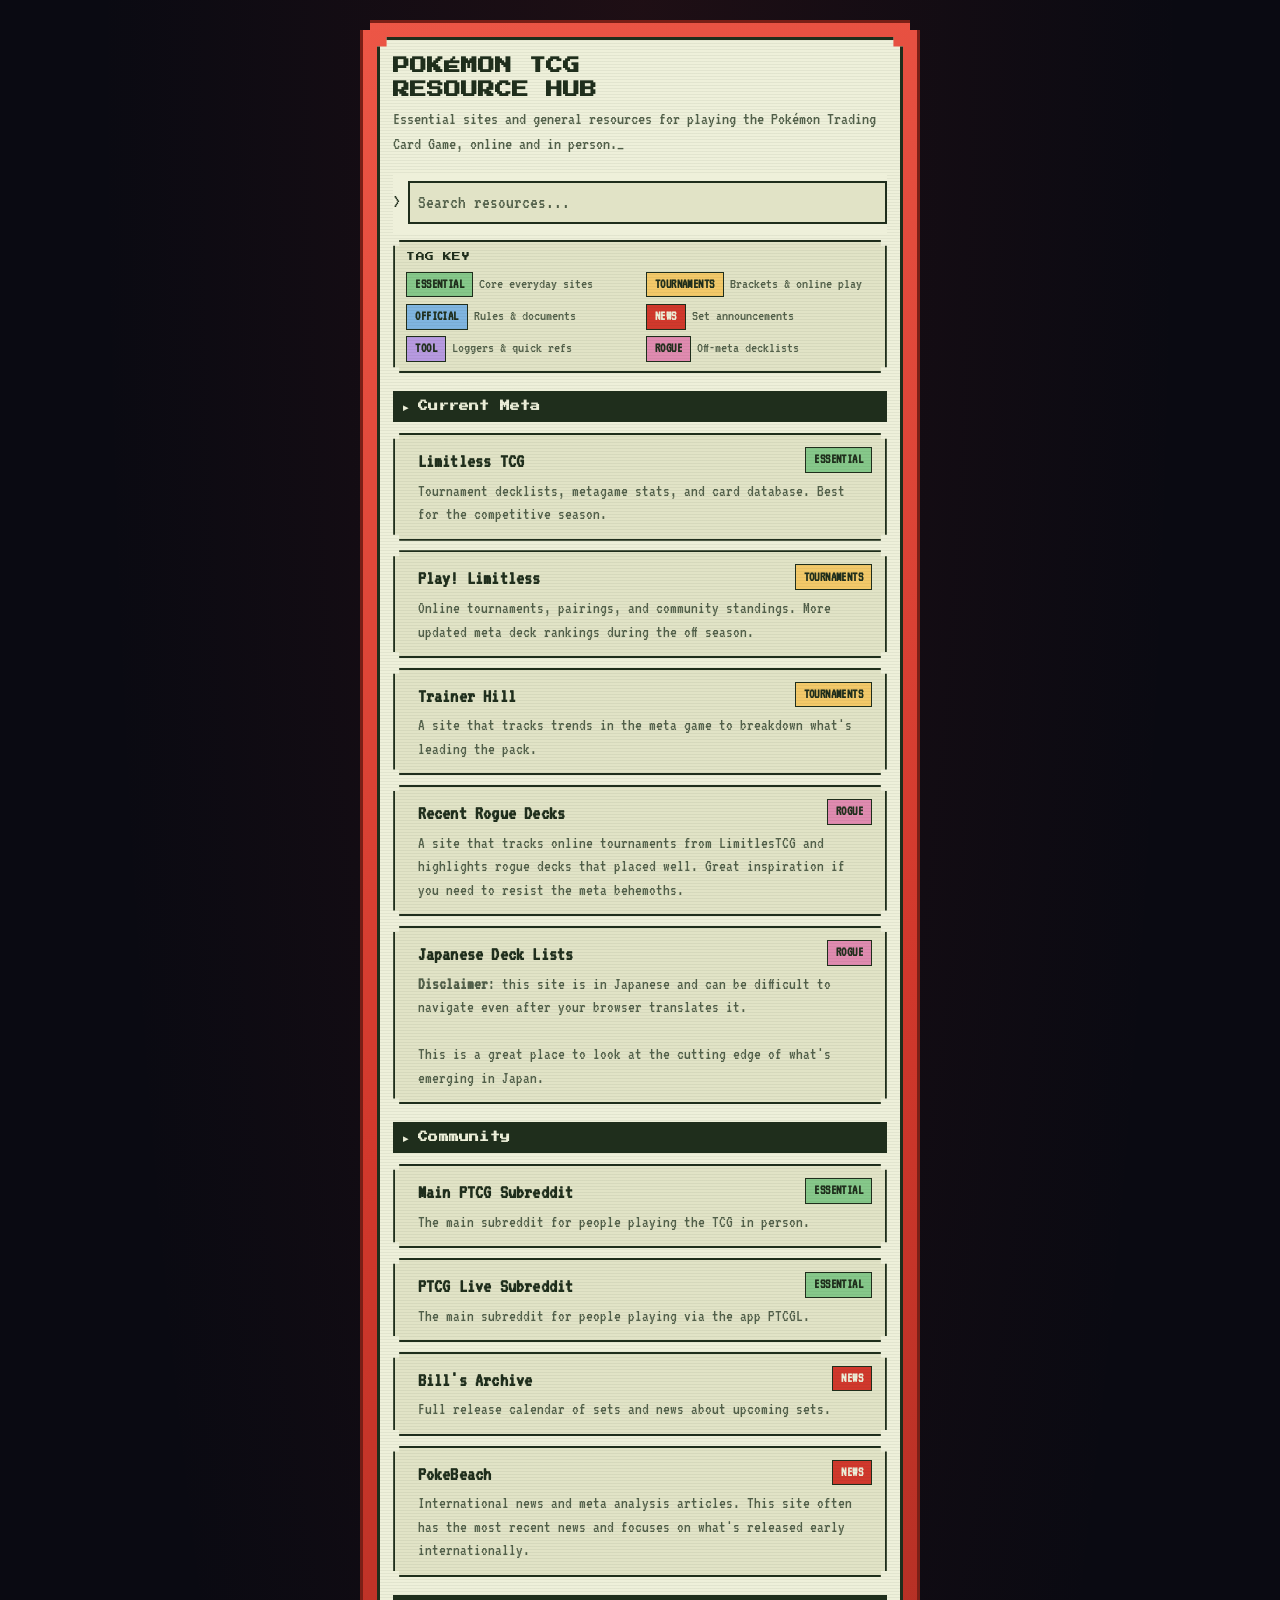
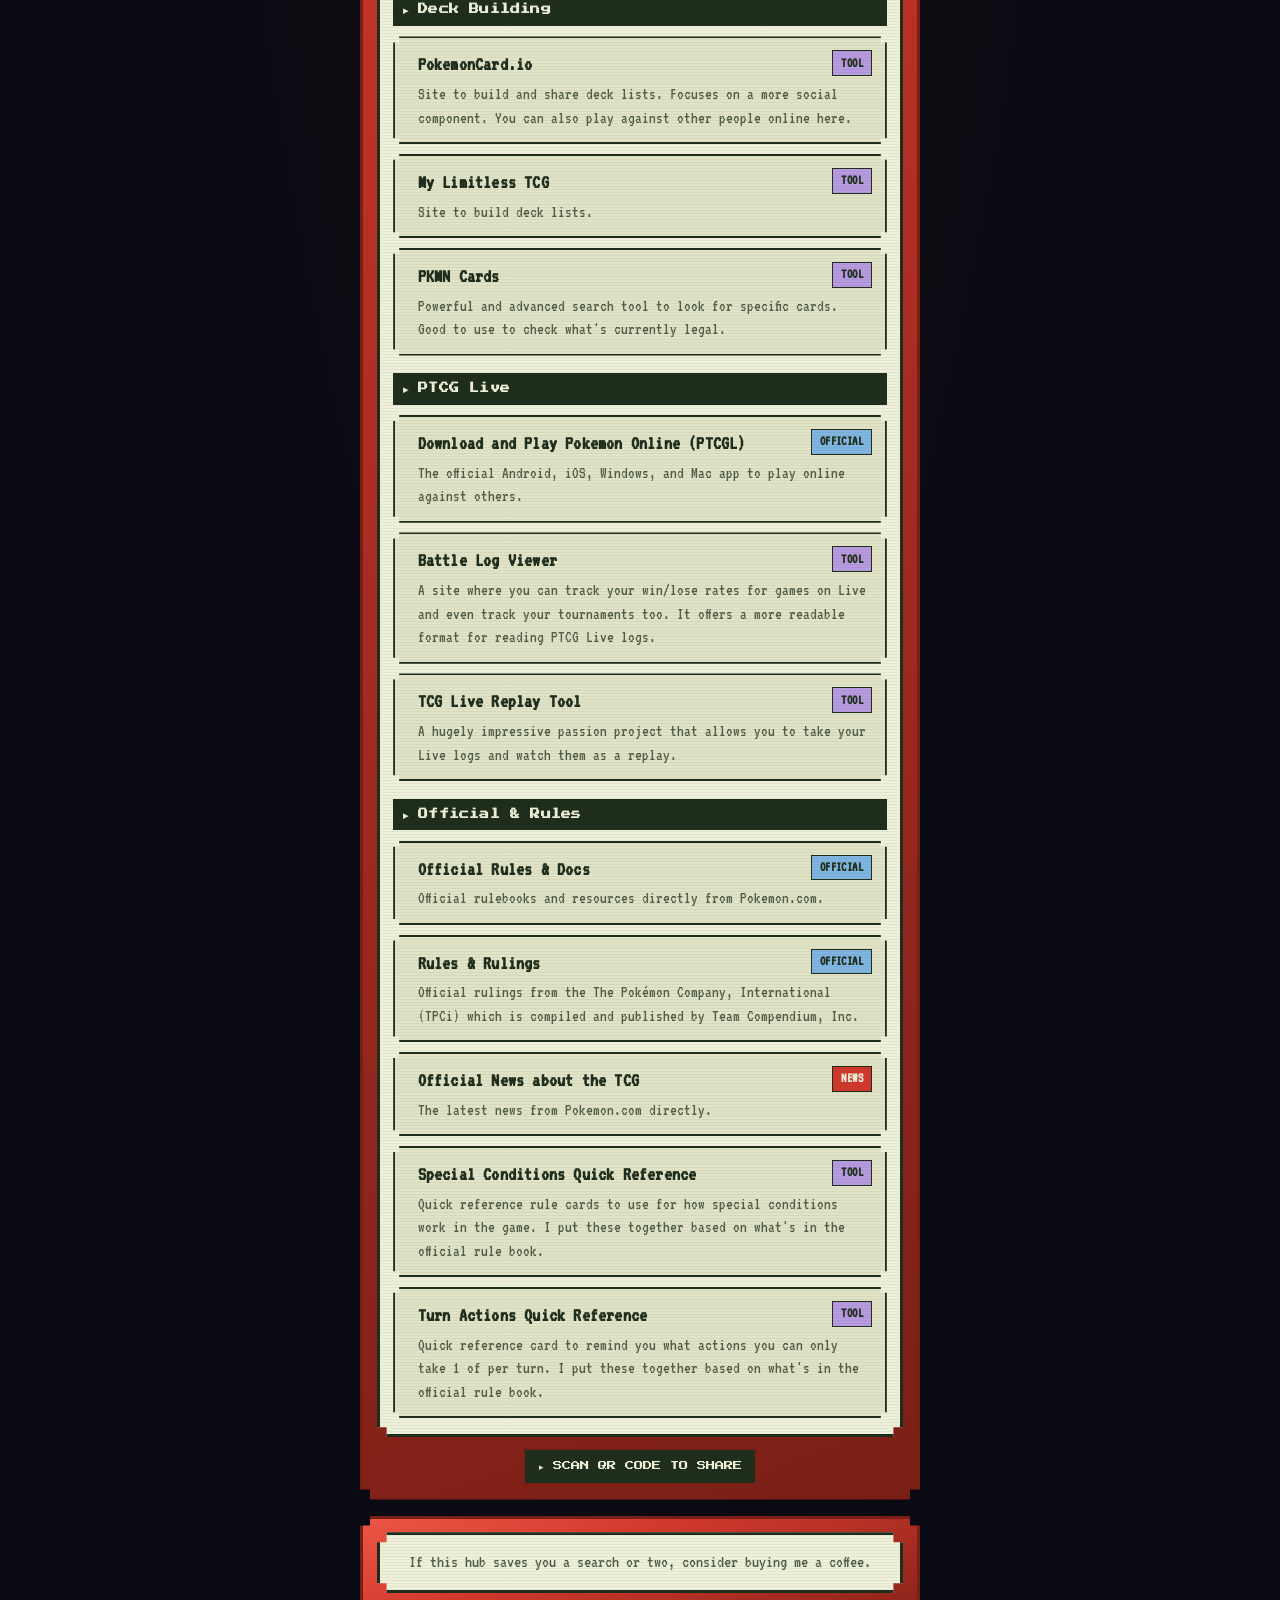
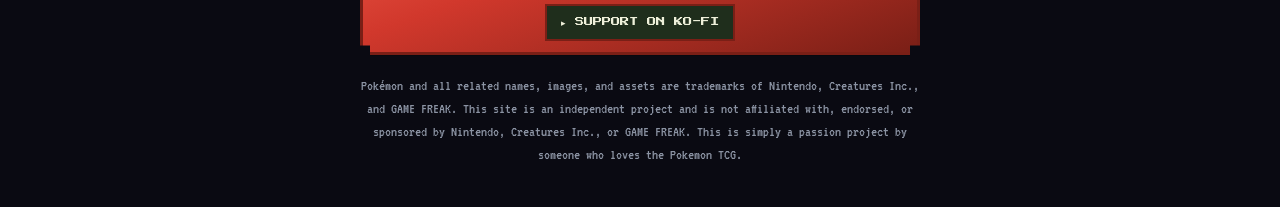
==== commit 54c3faa7: "resources.json Moved the site data for the cards to a resources.json file. Updated the script.js fil" ====
--- a/index.html
+++ b/index.html
@@ -5,10 +5,8 @@
   <meta name="viewport" content="width=device-width, initial-scale=1.0">
   <title>Pokémon TCG Resource Hub</title>
 
-  <link rel="preconnect" href="https://fonts.googleapis.com">
-  <link rel="preconnect" href="https://fonts.gstatic.com" crossorigin>
-  <link href="https://fonts.googleapis.com/css2?family=Press+Start+2P&family=VT323&display=swap" rel="stylesheet">
   <link rel="stylesheet" href="./css/style.css">
+  <link rel="preload" href="./content/resources.json" as="fetch" type="application/json" crossorigin>
 </head>
 <body>
 
--- a/css/style.css
+++ b/css/style.css
@@ -3,6 +3,25 @@
    Trainer's Terminal theme, used by index.html,
    turn-actions.html, and special-condition-rules.html.
    ========================================================= */
+
+/* =========================================================
+   LOCAL FONT DEFINITIONS
+   ========================================================= */
+@font-face {
+  font-family: 'Press Start 2P';
+  src: url('../assets/fonts/PressStart2P-Regular.ttf') format('truetype');
+  font-weight: 400;
+  font-style: normal;
+  font-display: swap;
+}
+
+@font-face {
+  font-family: 'VT323';
+  src: url('../assets/fonts/VT323-Regular.ttf') format('truetype');
+  font-weight: 400;
+  font-style: normal;
+  font-display: swap;
+}
 
 :root {
   /* TRAINER'S TERMINAL — Pokédex hardware + LCD screen palette */
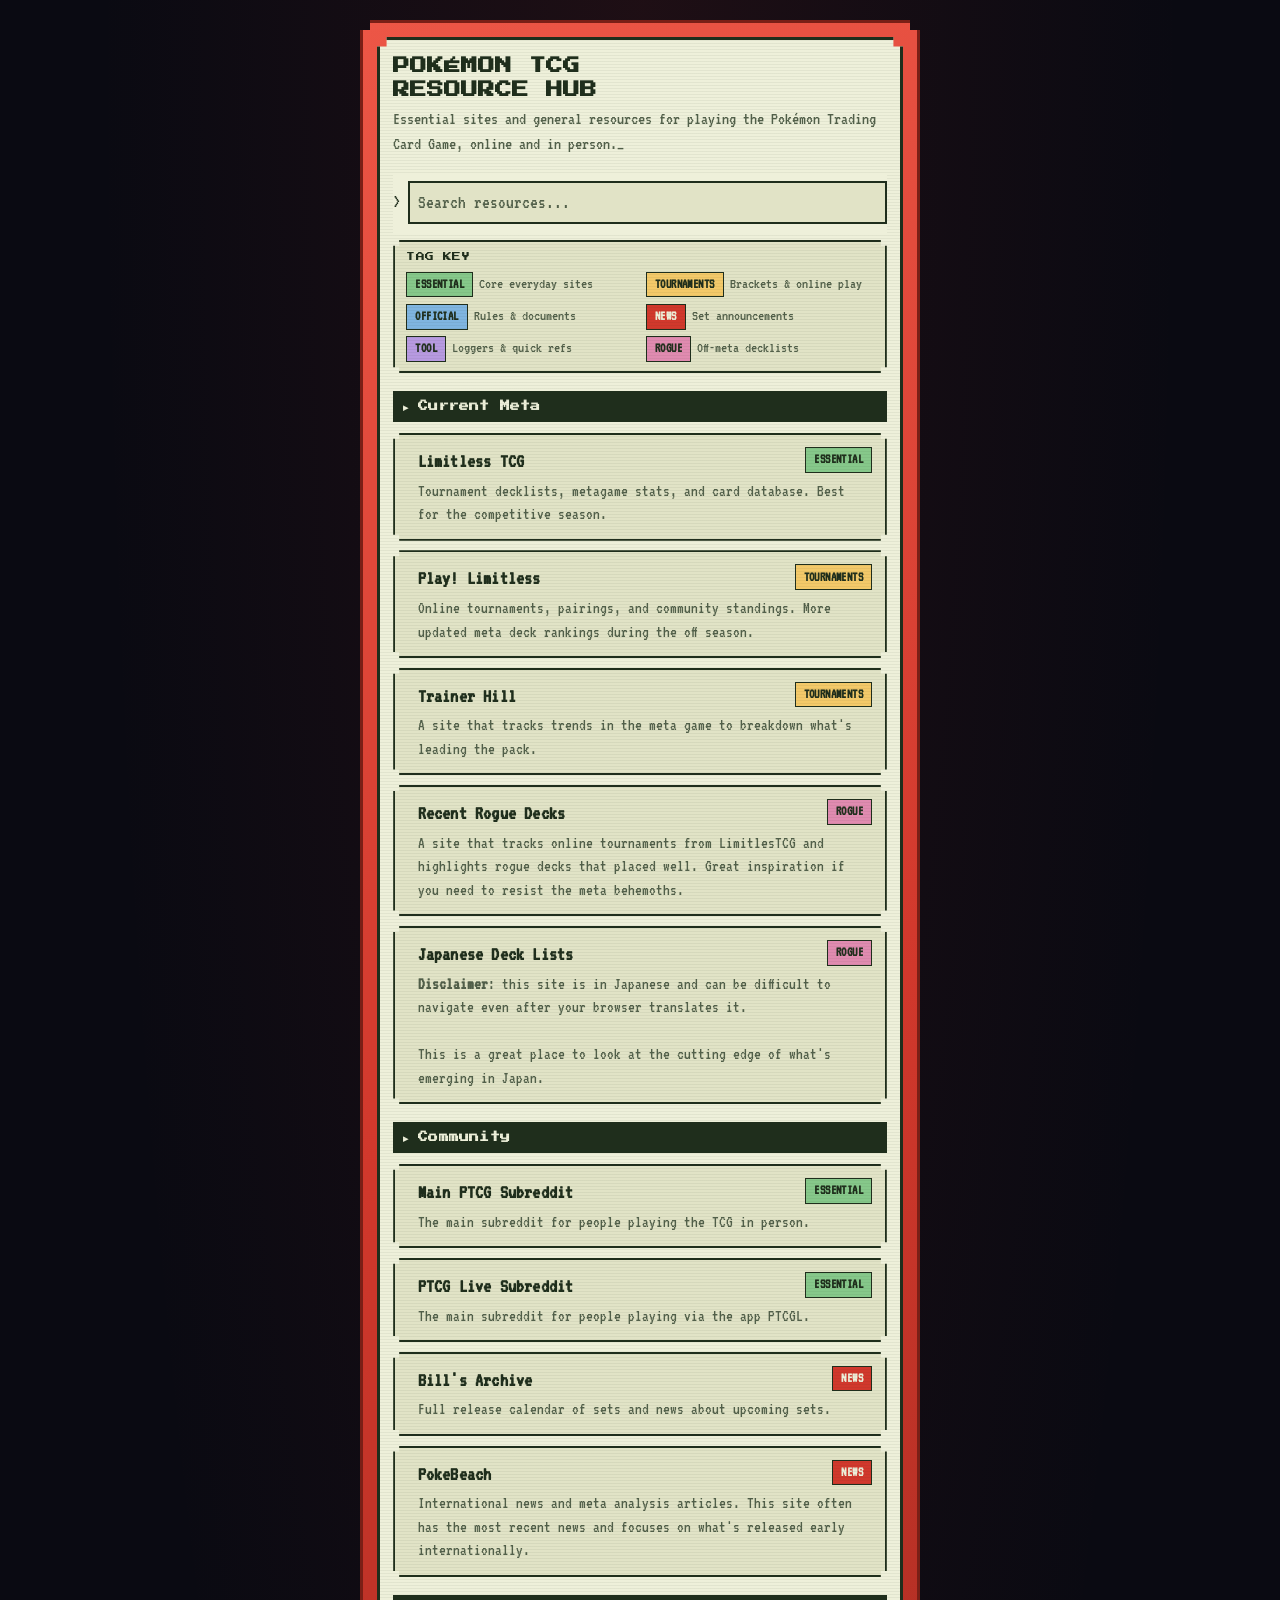
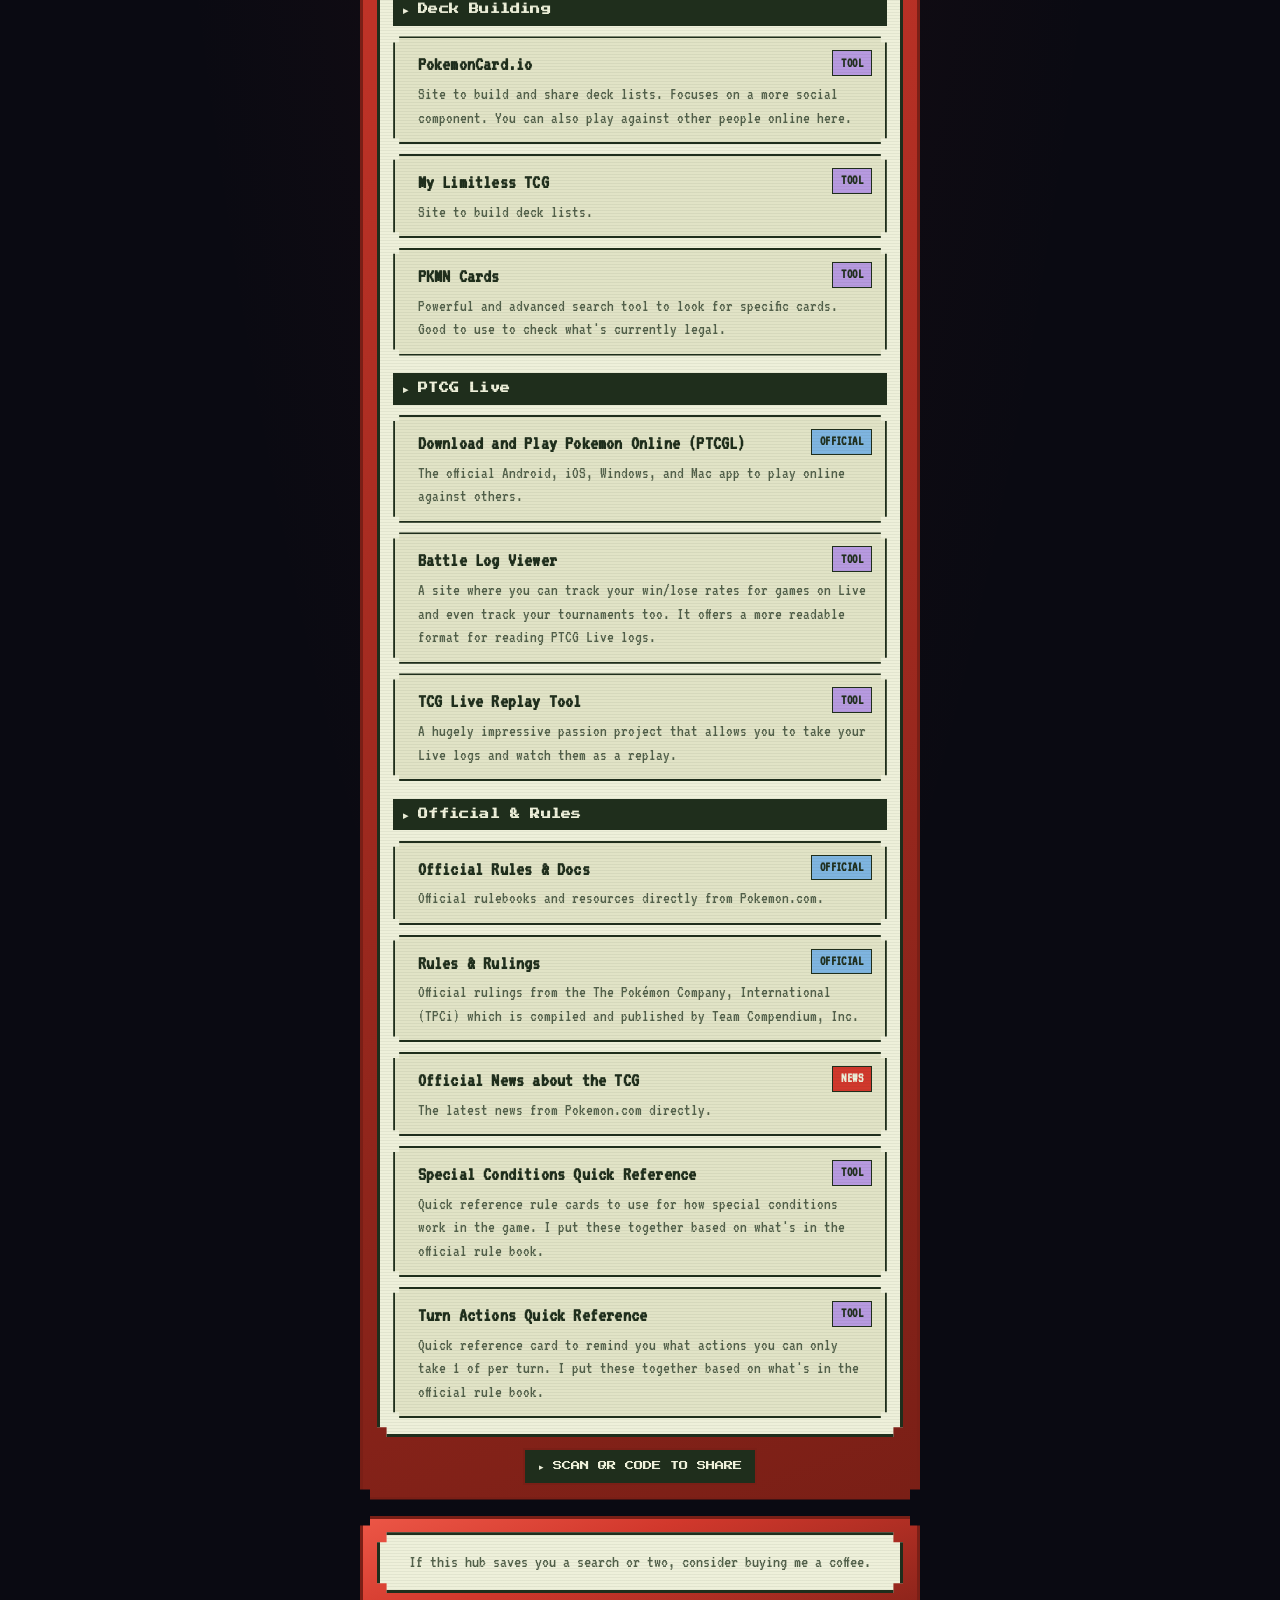
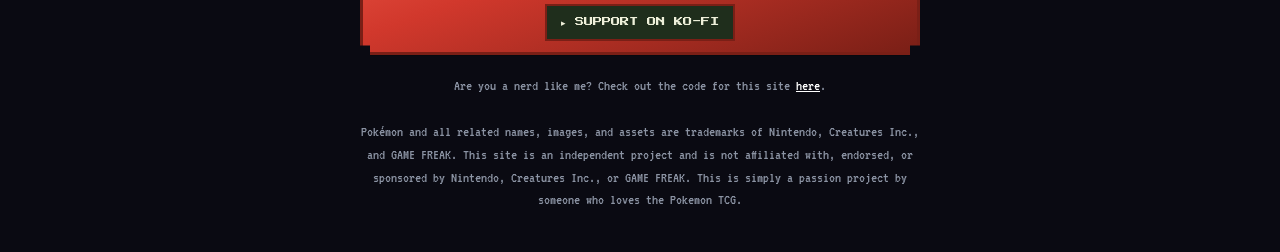
==== commit bc7baeeb: "Added Github link Within the footer, added a link to my Github repo." ====
--- a/index.html
+++ b/index.html
@@ -60,7 +60,10 @@
     </div>
 
     <footer class="legal">
-      <p>Pokémon and all related names, images, and assets are trademarks of Nintendo, Creatures Inc., and GAME FREAK. This site is an independent project and is not affiliated with, endorsed, or sponsored by Nintendo, Creatures Inc., or GAME FREAK. This is simply a passion project by someone who loves the Pokemon TCG.</p>
+      <p>Are you a nerd like me? Check out the code for this site 
+      <a href="https://github.com/timdavidharris/pokemon-tcg-resources" target="_blank" rel="noopener noreferrer" alt="GitHub Repository" class="github-link">
+      here</a>.
+      <br><br>Pokémon and all related names, images, and assets are trademarks of Nintendo, Creatures Inc., and GAME FREAK. This site is an independent project and is not affiliated with, endorsed, or sponsored by Nintendo, Creatures Inc., or GAME FREAK. This is simply a passion project by someone who loves the Pokemon TCG.</p>
     </footer>
   </div>
 
--- a/css/style.css
+++ b/css/style.css
@@ -403,6 +403,20 @@
 }
 .share-link:active { background: var(--shell-dark); }
 
+/* GitHub Link */
+.github-link,
+.github-link:visited,
+.github-link:active {
+  color: #ffffff;
+  text-decoration: underline;
+}
+
+/* Maintain style on hover while offering subtle visual feedback */
+.github-link:hover {
+  color: #ffffff;
+  opacity: 0.8;
+}
+
 /* ---------- SUPPORT (KO-FI) SHELL ---------- */
 .support-shell {
   margin-top: 1rem;
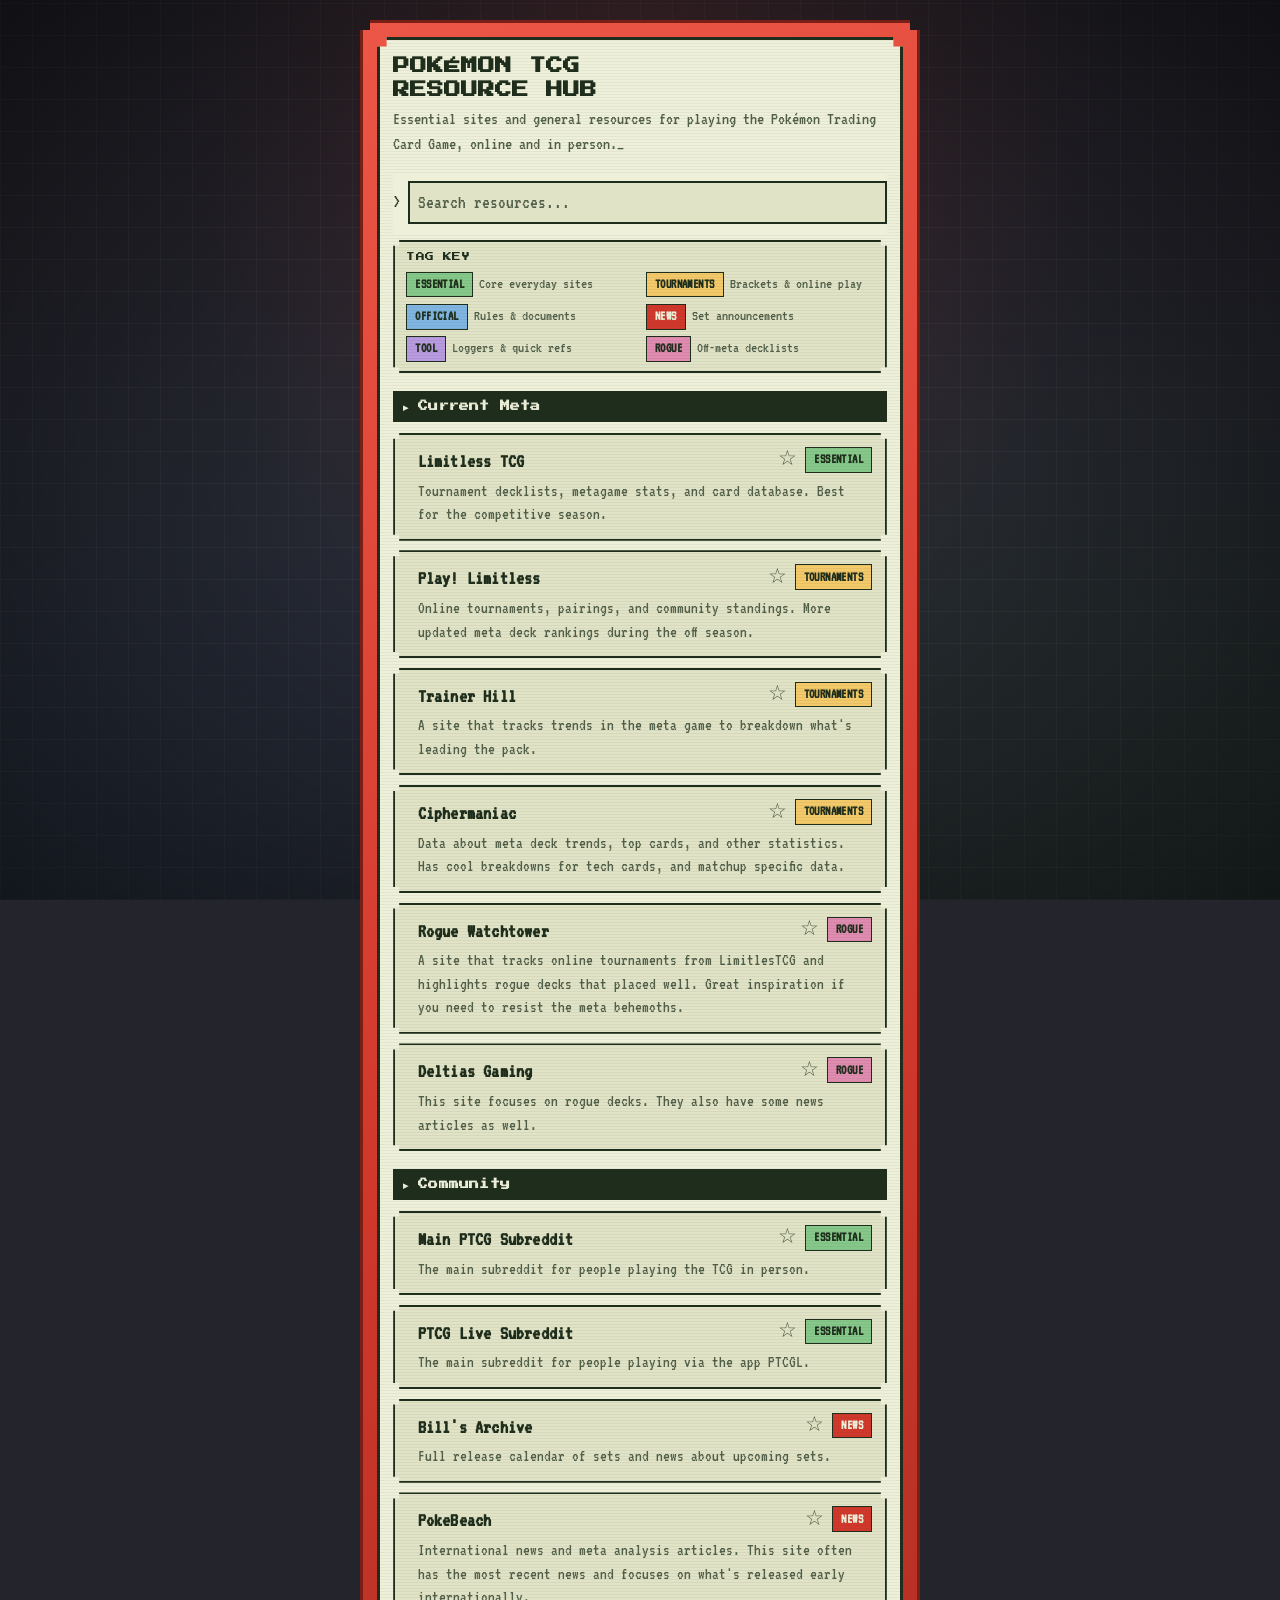
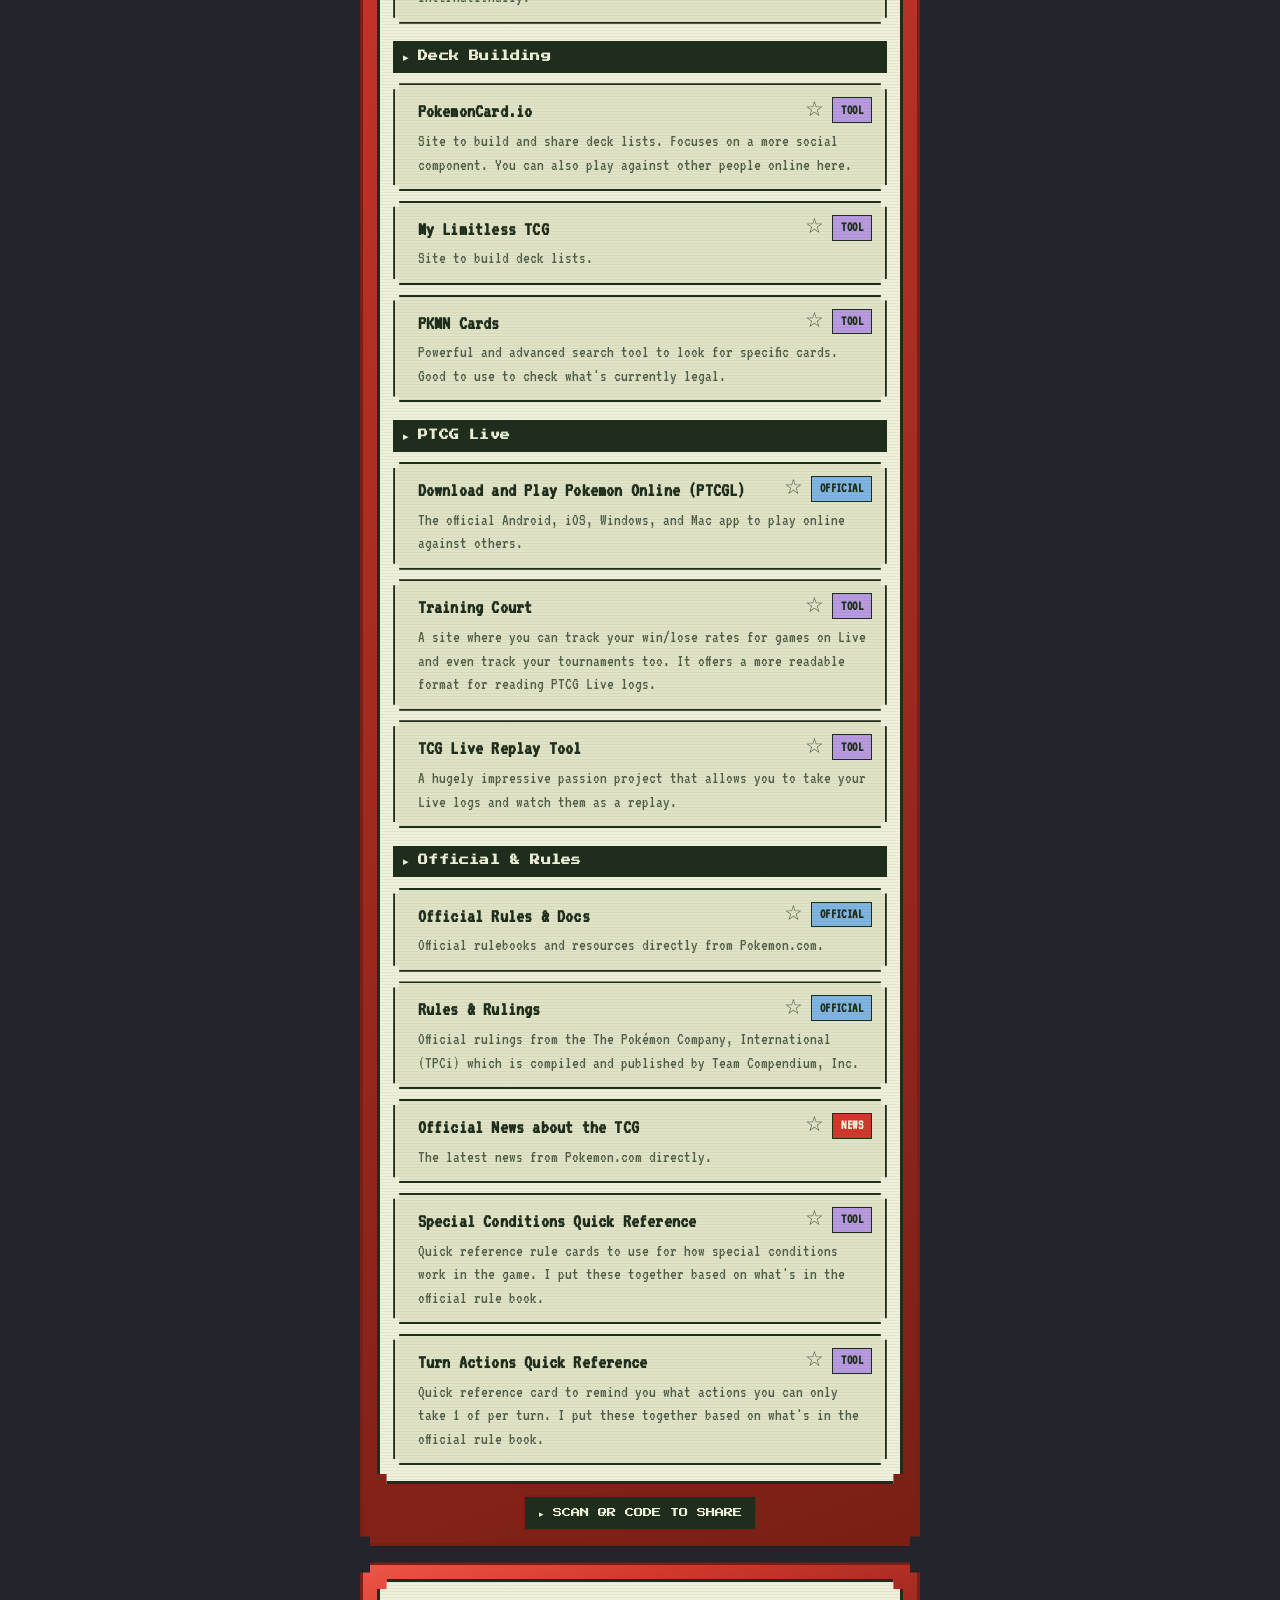
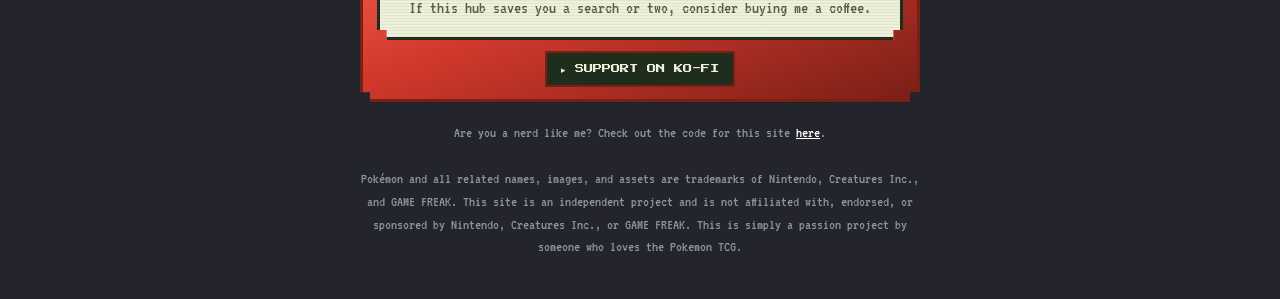
==== commit 8448ca05: "Favicons Added favicons across all pages" ====
--- a/index.html
+++ b/index.html
@@ -7,6 +7,12 @@
 
   <link rel="stylesheet" href="./css/style.css">
   <link rel="preload" href="./content/resources.json" as="fetch" type="application/json" crossorigin>
+
+  <link rel="icon" type="image/svg+xml" href="./assets/img/favicon.svg">
+  <link rel="icon" type="image/png" sizes="32x32" href="./assets/img/favicon-32.png">
+  <link rel="icon" type="image/png" sizes="16x16" href="./assets/img/favicon-16.png">
+  <link rel="apple-touch-icon" href="./assets/img/apple-touch-icon.png">
+
 </head>
 <body>
 
--- a/css/style.css
+++ b/css/style.css
@@ -25,7 +25,7 @@
 
 :root {
   /* TRAINER'S TERMINAL — Pokédex hardware + LCD screen palette */
-  --bg: #0a0a12;
+  --bg: #24242c;
 
   --shell: #d1382c;        /* Pokédex red exterior */
   --shell-dark: #7a1f16;   /* shell shading / borders */
@@ -58,10 +58,25 @@
 body {
   font-family: 'VT323', ui-monospace, monospace;
   background-color: var(--bg);
-  background-image: radial-gradient(ellipse at top, rgba(209,56,44,0.10), transparent 60%);
+  background-image:
+    radial-gradient(ellipse at center, transparent 35%, rgba(0,0,0,0.55) 100%),
+    radial-gradient(ellipse at top, rgba(209,56,44,0.16), transparent 55%),
+    radial-gradient(ellipse at bottom left, rgba(74,144,217,0.11), transparent 50%),
+    radial-gradient(ellipse at bottom right, rgba(63,174,88,0.10), transparent 50%),
+    repeating-linear-gradient(0deg, rgba(255,255,255,0.04) 0px, rgba(255,255,255,0.04) 1px, transparent 1px, transparent 32px),
+    repeating-linear-gradient(90deg, rgba(255,255,255,0.04) 0px, rgba(255,255,255,0.04) 1px, transparent 1px, transparent 32px);
   color: var(--ink);
   line-height: 1.4;
   padding: 1.25rem 0.75rem 2.5rem;
+}
+
+/* Keep the backdrop anchored on taller desktop viewports so it doesn't
+   just scroll away above the fold; skipped on mobile to avoid any
+   background-attachment scroll jank on phones. */
+@media (min-width: 768px) {
+  body {
+    background-attachment: fixed;
+  }
 }
 
 .press {
@@ -293,6 +308,28 @@
   transition: color 0.1s;
 }
 
+/* ---------- LOADING BAR (shown while resources.json is fetching) ---------- */
+.loading-wrap {
+  text-align: center;
+  padding: 2.25rem 0 1.5rem;
+}
+
+.loading-label {
+  font-family: 'Press Start 2P', ui-monospace, monospace;
+  font-size: 0.6rem;
+  color: var(--ink-soft);
+  letter-spacing: 0.04em;
+  margin-bottom: 0.85rem;
+}
+
+.loading-bar {
+  font-family: 'VT323', monospace;
+  font-size: 1.5rem;
+  letter-spacing: 0.08em;
+  color: var(--ink);
+  white-space: pre;
+}
+
 /* ---------- CATEGORY HEADERS (menu-select bar) ---------- */
 .category-title {
   font-family: 'Press Start 2P', ui-monospace, monospace;
@@ -304,6 +341,7 @@
   letter-spacing: 0.02em;
 }
 .category-title::before { content: "▸ "; }
+.category-title.favorites-title::before { content: "★ "; }
 
 .link-list {
   display: flex;
@@ -344,6 +382,7 @@
   }
   .card:hover::before { opacity: 1; }
   .card:hover .card-desc { color: var(--screen-line); }
+  .card:hover .favorite-star:not(.is-favorited) { color: var(--screen-line); }
 }
 
 /* Scoped to .card so these never collide with the rule-card
@@ -361,6 +400,29 @@
   font-weight: 700;
   font-size: 1.25rem;
   letter-spacing: 0.01em;
+}
+
+.card-header-actions {
+  display: flex;
+  align-items: center;
+  gap: 0.5rem;
+  flex-shrink: 0;
+}
+
+.favorite-star {
+  font-size: 1.3rem;
+  line-height: 1;
+  color: var(--ink-soft);
+  cursor: pointer;
+  transition: color 0.1s, transform 0.1s;
+}
+
+.favorite-star:active {
+  transform: scale(0.9);
+}
+
+.favorite-star.is-favorited {
+  color: var(--light-amber);
 }
 
 .badge {
@@ -550,6 +612,14 @@
   color: var(--ink-soft);
   font-size: 1.05rem;
   line-height: 1.2;
+}
+
+.turn-end-note {
+  text-align: center;
+  color: var(--ink-soft);
+  font-size: 1.05rem;
+  font-style: italic;
+  margin-top: 1.1rem;
 }
 
 /* Page-level footer bar (renamed from the old .card-footer,
